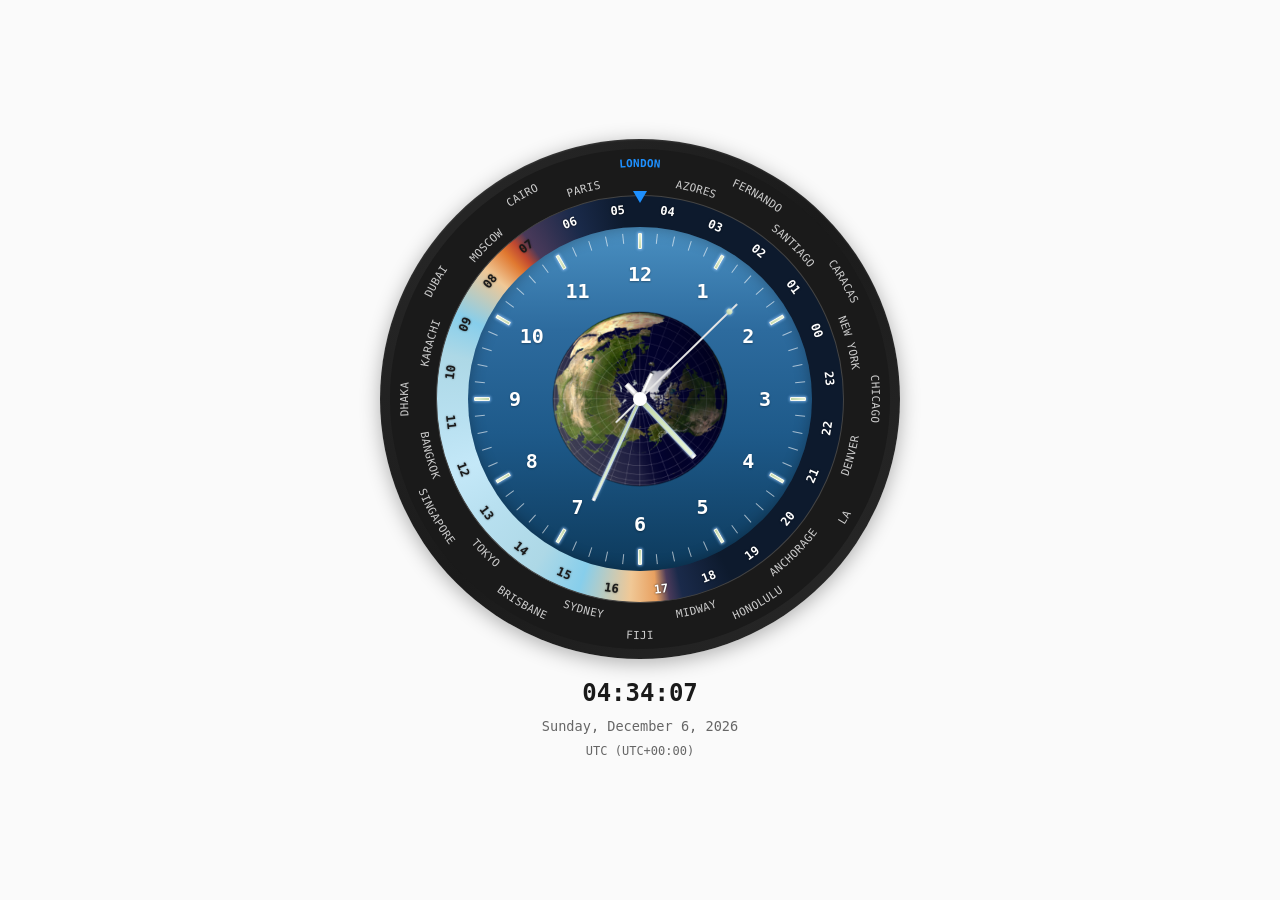
==== index.html @ d0ad2c3e "Open source release: MIT license, index.html for GitHub Pages root - Add LICENSE (MIT, (c) 2026 Ray " ====
<!DOCTYPE html>
<html lang="en">
<head>
  <meta charset="utf-8">
  <meta name="viewport" content="width=device-width, initial-scale=1">
  <title>World Timer</title>

  <style>
    :root {
      --accent: #1E90FF;
      --accent-hover: #0066CC;
      --bg: #fafafa;
      --text: #1a1a1a;
      --text-muted: #666;
      --border: #ddd;
      --card-bg: #fff;
      --radius: 6px;
      --font-mono: 'SF Mono', 'Monaco', 'Menlo', 'Ubuntu Mono', 'Consolas', monospace;
    }

    * {
      box-sizing: border-box;
    }

    body {
      font-family: var(--font-mono);
      margin: 0;
      padding: 0;
      background: var(--bg);
      color: var(--text);
      line-height: 1.6;
      display: flex;
      justify-content: center;
      align-items: center;
      min-height: 100vh;
    }

    a {
      color: var(--accent);
      text-decoration: none;
      transition: color 0.15s;
    }

    a:hover {
      color: var(--accent-hover);
    }

    /* World Timer Clock */
    .world-timer {
      display: flex;
      flex-direction: column;
      align-items: center;
    }

    .clock-container {
      position: relative;
      width: 520px;
      height: 520px;
    }

    .clock-bezel {
      position: absolute;
      width: 100%;
      height: 100%;
      border-radius: 50%;
      background: linear-gradient(135deg, #2a2a2a 0%, #1a1a1a 50%, #2a2a2a 100%);
      box-shadow: 0 4px 20px rgba(0,0,0,0.3), inset 0 1px 2px rgba(255,255,255,0.1);
    }

    /* City ring */
    .clock-cities {
      position: absolute;
      top: 10px;
      left: 10px;
      right: 10px;
      bottom: 10px;
      border-radius: 50%;
      background: #1a1a1a;
      overflow: visible;
      z-index: 2;
    }

    .city-label {
      position: absolute;
      font-size: 7px;
      color: #ccc;
      text-transform: uppercase;
      letter-spacing: 0.3px;
      white-space: nowrap;
      transform-origin: center center;
      text-shadow: 0 0 3px rgba(0,0,0,0.8), 0 0 6px rgba(0,0,0,0.6);
      z-index: 50;
      pointer-events: none;
    }

    .city-label.inner-city {
      font-size: 6.5px;
      color: #bbb;
    }

    .city-label.local {
      color: var(--accent);
      font-weight: 600;
    }

    /* 24-hour rotating ring */
    .hour-ring {
      position: absolute;
      top: 56px;
      left: 56px;
      right: 56px;
      bottom: 56px;
      border-radius: 50%;
      /* Day/night gradient - dynamically set by JS based on location */
      background: #1a1a1a;
      border: 1px solid #444;
      z-index: 4;
      overflow: visible;
    }

    .hour-marker {
      position: absolute;
      font-size: 12px;
      font-weight: 700;
      text-shadow: 0 0 2px rgba(0,0,0,0.5);
      white-space: nowrap;
      transform-origin: center center;
      z-index: 5;
    }

    .hour-marker.day {
      color: #1a1a1a;
    }

    .hour-marker.night {
      color: #fff;
    }

    .hour-marker.dawn, .hour-marker.dusk {
      color: #fff;
      text-shadow: 0 0 2px rgba(0,0,0,0.8);
    }

    /* Clock face */
    .clock-face {
      position: absolute;
      top: 88px;
      left: 88px;
      right: 88px;
      bottom: 88px;
      border-radius: 50%;
      background: linear-gradient(180deg, #4a90c2 0%, #2d6b9e 30%, #1e5a8a 60%, #0d3a5c 100%);
      box-shadow: inset 0 0 15px rgba(0,0,0,0.3);
      z-index: 10;
    }

    .clock-face::before {
      content: '';
      position: absolute;
      top: 50%;
      left: 50%;
      width: 14px;
      height: 14px;
      background: #fff;
      border-radius: 50%;
      transform: translate(-50%, -50%);
      z-index: 100;
      box-shadow: 0 0 3px rgba(0,0,0,0.3);
    }

    /* Polar Earth view */
    .polar-earth {
      position: absolute;
      top: 50%;
      left: 50%;
      width: 180px;
      height: 180px;
      transform: translate(-50%, -50%);
      border-radius: 50%;
      overflow: hidden;
      z-index: 5;
    }

    .polar-earth canvas {
      width: 100%;
      height: 100%;
    }

    .clock-tick {
      position: absolute;
      top: 6px;
      left: 50%;
      width: 1px;
      height: 10px;
      background: rgba(255,255,255,0.6);
      transform-origin: 50% 166px;
    }

    .clock-tick.major {
      width: 4px;
      height: 16px;
      background: linear-gradient(180deg, #e8f4d8 0%, #c5d8a8 100%);
      border: 1px solid rgba(255,255,255,0.8);
      border-radius: 1px;
      box-shadow: 0 0 calc(var(--lume-glow, 0) * 4px) calc(var(--lume-glow, 0) * 2px) rgba(150, 200, 255, var(--lume-glow, 0));
      transition: box-shadow 0.5s ease;
    }

    .clock-hour-num {
      position: absolute;
      font-size: 20px;
      font-weight: 600;
      color: #fff;
      transform: translate(-50%, -50%);
      text-shadow: 0 1px 2px rgba(0,0,0,0.3);
    }

    .clock-hand {
      position: absolute;
      left: 50%;
      transform-origin: 50% 80%;
      transform: translateX(-50%) rotate(0deg);
    }

    .clock-hand-hour {
      width: 6px;
      height: 100px;
      bottom: calc(50% - 20px);
      background: linear-gradient(90deg, #c0c0c0 0%, #ffffff 35%, #ffffff 65%, #a0a0a0 100%);
      z-index: 50;
      border-radius: 1px;
      filter: blur(0);
      transition: filter 0.3s ease;
    }

    /* Luminous center fill */
    .clock-hand-hour::after {
      content: '';
      position: absolute;
      top: 4px;
      left: 1px;
      right: 1px;
      bottom: 22px;
      background: linear-gradient(180deg, #e8f4d8 0%, #d4e8c0 50%, #c5d8a8 100%);
      border-radius: 1px;
      box-shadow: 0 0 calc(var(--lume-glow, 0) * 4px) calc(var(--lume-glow, 0) * 2px) rgba(150, 200, 255, var(--lume-glow, 0));
      transition: box-shadow 0.5s ease;
    }

    .clock-hand-minute {
      width: 4px;
      height: 140px;
      bottom: calc(50% - 28px);
      background: linear-gradient(90deg, #c0c0c0 0%, #ffffff 35%, #ffffff 65%, #a0a0a0 100%);
      z-index: 51;
      border-radius: 1px;
      filter: blur(0);
      transition: filter 0.3s ease;
    }

    /* Luminous center fill */
    .clock-hand-minute::after {
      content: '';
      position: absolute;
      top: 4px;
      left: 1px;
      right: 1px;
      bottom: 30px;
      background: linear-gradient(180deg, #e8f4d8 0%, #d4e8c0 50%, #c5d8a8 100%);
      border-radius: 1px;
      box-shadow: 0 0 calc(var(--lume-glow, 0) * 4px) calc(var(--lume-glow, 0) * 2px) rgba(150, 200, 255, var(--lume-glow, 0));
      transition: box-shadow 0.5s ease;
    }

    .clock-hand-second {
      width: 2px;
      height: 170px;
      bottom: calc(50% - 34px);
      background: transparent;
      z-index: 52;
      filter: blur(0);
      transition: filter 0.3s ease;
    }

    .clock-hand-second.animating {
      filter: blur(2px);
    }

    .clock-hand-minute.animating {
      filter: blur(0.5px);
    }

    /* Polished steel second hand */
    .clock-hand-second::before {
      content: '';
      position: absolute;
      top: 0;
      left: 0;
      right: 0;
      bottom: 0;
      background: linear-gradient(90deg, #d0d0d0 0%, #ffffff 50%, #c0c0c0 100%);
      border-radius: 1px;
    }

    /* Lume pip near tip */
    .clock-hand-second::after {
      content: '';
      position: absolute;
      top: 8px;
      left: 50%;
      transform: translateX(-50%);
      width: 6px;
      height: 6px;
      background: linear-gradient(180deg, #e8f4d8 0%, #c5d8a8 100%);
      border-radius: 50%;
      box-shadow: 0 0 calc(var(--lume-glow, 0) * 4px) calc(var(--lume-glow, 0) * 2px) rgba(150, 200, 255, var(--lume-glow, 0));
      transition: box-shadow 0.5s ease;
    }

    /* Local time indicator triangle */
    .local-indicator {
      position: absolute;
      top: 52px;
      left: 50%;
      transform: translateX(-50%);
      width: 0;
      height: 0;
      border-left: 7px solid transparent;
      border-right: 7px solid transparent;
      border-top: 12px solid var(--accent);
      z-index: 200;
    }

    .digital-time {
      margin-top: 15px;
      font-size: 1.5rem;
      font-weight: 600;
      color: var(--text);
      font-variant-numeric: tabular-nums;
    }

    .digital-date {
      font-size: 0.85rem;
      color: var(--text-muted);
      margin-top: 4px;
    }

    .timezone-info {
      font-size: 0.75rem;
      color: var(--text-muted);
      margin-top: 4px;
    }

    /* City tooltip */
    .city-tooltip {
      position: absolute;
      background: rgba(26, 26, 26, 0.95);
      border: 1px solid #444;
      border-radius: 6px;
      padding: 10px 14px;
      color: #fff;
      font-size: 11px;
      pointer-events: none;
      opacity: 0;
      transform: translate(-50%, 8px);
      transition: opacity 0.15s, transform 0.15s;
      z-index: 1000;
      min-width: 120px;
      max-width: 200px;
      box-shadow: 0 4px 12px rgba(0,0,0,0.3);
    }

    .city-tooltip.visible {
      opacity: 1;
      transform: translate(-50%, 0);
    }

    .city-tooltip-header {
      font-weight: 600;
      color: var(--accent);
      margin-bottom: 6px;
      padding-bottom: 6px;
      border-bottom: 1px solid #444;
    }

    .city-tooltip-time {
      font-size: 14px;
      font-weight: 600;
      margin-bottom: 4px;
    }

    .city-tooltip-offset {
      color: #999;
      margin-bottom: 8px;
    }

    .city-tooltip-others {
      color: #bbb;
      line-height: 1.5;
    }

    .city-tooltip-others span {
      display: inline-block;
      margin-right: 6px;
    }

    /* City label hover effect */
    .clock-cities text {
      transition: fill 0.15s, filter 0.15s;
    }

    .clock-cities text:hover {
      fill: #fff !important;
      filter: drop-shadow(0 0 3px rgba(30, 144, 255, 0.6));
    }
  </style>
</head>

<body>
  <!-- World Timer Clock -->
  <div class="world-timer">
    <div class="clock-container" id="clockContainer">
      <div class="clock-bezel"></div>
      <div class="clock-cities" id="clockCities">
        <!-- Cities generated by JS -->
      </div>
      <div class="hour-ring" id="hourRing">
        <!-- 24-hour markers generated by JS -->
      </div>
      <div class="local-indicator"></div>
      <div class="clock-face" id="clockFace">
        <!-- Polar Earth view -->
        <div class="polar-earth">
          <canvas id="polarEarthCanvas" width="240" height="240"></canvas>
        </div>
        <!-- Ticks and hands generated by JS -->
      </div>
      <div class="city-tooltip" id="cityTooltip"></div>
    </div>
    <div class="digital-time" id="digitalTime">00:00:00</div>
    <div class="digital-date" id="digitalDate"></div>
    <div class="timezone-info" id="timezoneInfo"></div>
  </div>

  <script>
// World Timer Clock
(function() {
  // Check if required elements exist
  const clockFace = document.getElementById('clockFace');
  if (!clockFace) return; // Exit if not on a page with the world timer

  const clockCities = document.getElementById('clockCities');
  const hourRing = document.getElementById('hourRing');
  const digitalTime = document.getElementById('digitalTime');
  const digitalDate = document.getElementById('digitalDate');
  const timezoneInfo = document.getElementById('timezoneInfo');

  // Home timezone state (null = use local)
  let homeTimezone = null;
  let homeCityName = null;

  // Get the browser's local timezone
  function getLocalTimezone() {
    return Intl.DateTimeFormat().resolvedOptions().timeZone;
  }

  // Get current UTC offset for a timezone in hours
  function getTimezoneOffset(tz) {
    try {
      const now = new Date();
      const tzTime = new Date(now.toLocaleString('en-US', { timeZone: tz }));
      const utcTime = new Date(now.toLocaleString('en-US', { timeZone: 'UTC' }));
      return (tzTime - utcTime) / (1000 * 60 * 60);
    } catch (e) {
      return 0;
    }
  }

  // Get home timezone offset in hours
  function getHomeOffset() {
    if (homeTimezone) {
      return getTimezoneOffset(homeTimezone);
    }
    return -new Date().getTimezoneOffset() / 60;
  }

  // Get the effective home timezone
  function getHomeTimezone() {
    return homeTimezone || getLocalTimezone();
  }

  // Animation state for city ring transitions
  let isAnimatingCities = false;
  let polarEarthAnimationOffset = 0; // Degrees, decays to 0 during animation

  // Set home timezone with animated transition
  function setHomeTimezone(tz, cityName) {
    if (isAnimatingCities) return; // Ignore clicks during animation

    const oldOffset = getHomeOffset();
    homeTimezone = tz;
    homeCityName = cityName;
    const newOffset = getHomeOffset();

    // Calculate rotation needed (15° per hour of offset difference)
    const rotationDelta = (newOffset - oldOffset) * 15;

    if (Math.abs(rotationDelta) < 0.1) {
      // No significant change, just rebuild
      positionCities();
      return;
    }

    // Animate the city ring rotation
    animateCityRing(rotationDelta);
  }

  // Reset to local timezone with animated transition
  function resetToLocalTimezone() {
    if (isAnimatingCities) return;

    const oldOffset = getHomeOffset();
    homeTimezone = null;
    homeCityName = null;
    const newOffset = getHomeOffset();

    const rotationDelta = (newOffset - oldOffset) * 15;

    if (Math.abs(rotationDelta) < 0.1) {
      positionCities();
      return;
    }

    animateCityRing(rotationDelta);
  }

  // Animate the city ring rotation
  function animateCityRing(rotationDelta) {
    isAnimatingCities = true;

    const svg = clockCities.querySelector('svg');
    if (!svg) {
      positionCities();
      isAnimatingCities = false;
      return;
    }

    // Get the center of the container for rotation
    const containerRect = clockCities.getBoundingClientRect();
    const centerX = containerRect.width / 2;
    const centerY = containerRect.height / 2;

    // Set up the transition for city labels
    svg.style.transition = 'transform 1.5s cubic-bezier(0.4, 0, 0.2, 1)';
    svg.style.transformOrigin = `${centerX}px ${centerY}px`;
    svg.style.transform = `rotate(${rotationDelta}deg)`;

    // Also animate the 24-hour ring - just set transition, updateClock will set new value
    hourRing.style.transition = 'transform 1.5s cubic-bezier(0.4, 0, 0.2, 1)';

    // Animate the polar earth by using an offset that decays over time
    // The offset starts at -rotationDelta so the map appears to stay in place initially
    polarEarthAnimationOffset = -rotationDelta;

    // After animation completes, rebuild the positions
    const onTransitionEnd = () => {
      svg.removeEventListener('transitionend', onTransitionEnd);
      svg.style.transition = '';
      svg.style.transform = '';

      hourRing.style.transition = '';
      polarEarthAnimationOffset = 0;

      positionCities();
      isAnimatingCities = false;
    };

    svg.addEventListener('transitionend', onTransitionEnd);

    // Fallback in case transitionend doesn't fire
    setTimeout(() => {
      if (isAnimatingCities) {
        onTransitionEnd();
      }
    }, 1600);
  }

  // Check if a city is currently in daylight (roughly 6am to 6pm local time)
  function isCityInDaylight(tz) {
    try {
      const now = new Date();
      const cityTime = new Date(now.toLocaleString('en-US', { timeZone: tz }));
      const hour = cityTime.getHours();
      return hour >= 6 && hour < 18;
    } catch (e) {
      return false;
    }
  }

  // Large pool of cities covering all offsets, with priority order
  const cityPool = [
    // UTC-11
    { name: 'Midway', tz: 'Pacific/Midway' },
    { name: 'Pago Pago', tz: 'Pacific/Pago_Pago' },
    // UTC-10
    { name: 'Honolulu', tz: 'Pacific/Honolulu' },
    { name: 'Tahiti', tz: 'Pacific/Tahiti' },
    // UTC-9
    { name: 'Anchorage', tz: 'America/Anchorage' },
    { name: 'Gambier', tz: 'Pacific/Gambier' },
    // UTC-8
    { name: 'LA', tz: 'America/Los_Angeles' },
    { name: 'San Francisco', tz: 'America/Los_Angeles' },
    { name: 'Vancouver', tz: 'America/Vancouver' },
    { name: 'Tijuana', tz: 'America/Tijuana' },
    // UTC-7
    { name: 'Denver', tz: 'America/Denver' },
    { name: 'Phoenix', tz: 'America/Phoenix' },
    { name: 'Calgary', tz: 'America/Edmonton' },
    // UTC-6
    { name: 'Chicago', tz: 'America/Chicago' },
    { name: 'Houston', tz: 'America/Chicago' },
    { name: 'Mexico City', tz: 'America/Mexico_City' },
    { name: 'Guatemala', tz: 'America/Guatemala' },
    // UTC-5
    { name: 'New York', tz: 'America/New_York' },
    { name: 'Miami', tz: 'America/New_York' },
    { name: 'Toronto', tz: 'America/Toronto' },
    { name: 'Bogota', tz: 'America/Bogota' },
    { name: 'Lima', tz: 'America/Lima' },
    // UTC-4
    { name: 'Santiago', tz: 'America/Santiago' },
    { name: 'Caracas', tz: 'America/Caracas' },
    { name: 'La Paz', tz: 'America/La_Paz' },
    // UTC-3
    { name: 'São Paulo', tz: 'America/Sao_Paulo' },
    { name: 'Buenos Aires', tz: 'America/Argentina/Buenos_Aires' },
    { name: 'Rio', tz: 'America/Sao_Paulo' },
    // UTC-2
    { name: 'Fernando', tz: 'America/Noronha' },
    { name: 'S. Georgia', tz: 'Atlantic/South_Georgia' },
    // UTC-1
    { name: 'Azores', tz: 'Atlantic/Azores' },
    { name: 'Cape Verde', tz: 'Atlantic/Cape_Verde' },
    // UTC+0
    { name: 'London', tz: 'Europe/London' },
    { name: 'Dublin', tz: 'Europe/Dublin' },
    { name: 'Lisbon', tz: 'Europe/Lisbon' },
    { name: 'Reykjavik', tz: 'Atlantic/Reykjavik' },
    { name: 'Accra', tz: 'Africa/Accra' },
    // UTC+1
    { name: 'Paris', tz: 'Europe/Paris' },
    { name: 'Berlin', tz: 'Europe/Berlin' },
    { name: 'Madrid', tz: 'Europe/Madrid' },
    { name: 'Rome', tz: 'Europe/Rome' },
    { name: 'Lagos', tz: 'Africa/Lagos' },
    // UTC+2
    { name: 'Cairo', tz: 'Africa/Cairo' },
    { name: 'Athens', tz: 'Europe/Athens' },
    { name: 'Johannesburg', tz: 'Africa/Johannesburg' },
    { name: 'Helsinki', tz: 'Europe/Helsinki' },
    // UTC+3
    { name: 'Moscow', tz: 'Europe/Moscow' },
    { name: 'Istanbul', tz: 'Europe/Istanbul' },
    { name: 'Nairobi', tz: 'Africa/Nairobi' },
    // UTC+4
    { name: 'Dubai', tz: 'Asia/Dubai' },
    { name: 'Abu Dhabi', tz: 'Asia/Dubai' },
    { name: 'Baku', tz: 'Asia/Baku' },
    // UTC+5
    { name: 'Karachi', tz: 'Asia/Karachi' },
    { name: 'Tashkent', tz: 'Asia/Tashkent' },
    // UTC+6
    { name: 'Dhaka', tz: 'Asia/Dhaka' },
    { name: 'Almaty', tz: 'Asia/Almaty' },
    // UTC+7
    { name: 'Bangkok', tz: 'Asia/Bangkok' },
    { name: 'Jakarta', tz: 'Asia/Jakarta' },
    { name: 'Hanoi', tz: 'Asia/Ho_Chi_Minh' },
    // UTC+8
    { name: 'Singapore', tz: 'Asia/Singapore' },
    { name: 'Hong Kong', tz: 'Asia/Hong_Kong' },
    { name: 'Shanghai', tz: 'Asia/Shanghai' },
    { name: 'Perth', tz: 'Australia/Perth' },
    // UTC+9
    { name: 'Tokyo', tz: 'Asia/Tokyo' },
    { name: 'Seoul', tz: 'Asia/Seoul' },
    { name: 'Osaka', tz: 'Asia/Tokyo' },
    // UTC+10
    { name: 'Sydney', tz: 'Australia/Sydney' },
    { name: 'Melbourne', tz: 'Australia/Melbourne' },
    { name: 'Brisbane', tz: 'Australia/Brisbane' },
    { name: 'Guam', tz: 'Pacific/Guam' },
    // UTC+11
    { name: 'Noumea', tz: 'Pacific/Noumea' },
    { name: 'Solomon Is', tz: 'Pacific/Guadalcanal' },
    // UTC+12
    { name: 'Auckland', tz: 'Pacific/Auckland' },
    { name: 'Fiji', tz: 'Pacific/Fiji' },
    // UTC+13
    { name: 'Samoa', tz: 'Pacific/Apia' },
    { name: 'Tongatapu', tz: 'Pacific/Tongatapu' },
    // UTC+14
    { name: 'Kiritimati', tz: 'Pacific/Kiritimati' },
  ];

  // Build city list - select exactly one city per current offset
  let offsetToCities = new Map();

  function buildCityList() {
    const offsetToCity = new Map();
    offsetToCities = new Map();

    cityPool.forEach(city => {
      const rawOffset = getTimezoneOffset(city.tz);
      let offset = Math.round(rawOffset);
      if (offset > 12) offset -= 24;
      if (offset < -11) offset += 24;

      if (!offsetToCities.has(offset)) {
        offsetToCities.set(offset, []);
      }
      offsetToCities.get(offset).push(city);

      if (!offsetToCity.has(offset)) {
        offsetToCity.set(offset, {
          ...city,
          normalizedOffset: offset,
          isDaylight: isCityInDaylight(city.tz)
        });
      }
    });

    return Array.from(offsetToCity.entries())
      .sort((a, b) => a[0] - b[0])
      .map(entry => entry[1]);
  }

  let allCities = buildCityList();

  // Solar calculations for sunrise/sunset
  function calculateSunTimes(lat, lon, date) {
    const rad = Math.PI / 180;
    const dayOfYear = Math.floor((date - new Date(date.getFullYear(), 0, 0)) / 86400000);
    const gamma = (2 * Math.PI / 365) * (dayOfYear - 1 + (12 - 12) / 24);
    const eqTime = 229.18 * (0.000075 + 0.001868 * Math.cos(gamma) - 0.032077 * Math.sin(gamma)
      - 0.014615 * Math.cos(2 * gamma) - 0.040849 * Math.sin(2 * gamma));
    const decl = 0.006918 - 0.399912 * Math.cos(gamma) + 0.070257 * Math.sin(gamma)
      - 0.006758 * Math.cos(2 * gamma) + 0.000907 * Math.sin(2 * gamma)
      - 0.002697 * Math.cos(3 * gamma) + 0.00148 * Math.sin(3 * gamma);

    const latRad = lat * rad;
    const zenith = 90.833 * rad;
    let cosHA = (Math.cos(zenith) / (Math.cos(latRad) * Math.cos(decl))) - Math.tan(latRad) * Math.tan(decl);
    cosHA = Math.max(-1, Math.min(1, cosHA));
    const ha = Math.acos(cosHA) / rad;

    const sunrise = 720 - 4 * (lon + ha) - eqTime;
    const sunset = 720 - 4 * (lon - ha) - eqTime;
    const tzOffset = -date.getTimezoneOffset();
    const sunriseLocal = ((sunrise + tzOffset) / 60 + 24) % 24;
    const sunsetLocal = ((sunset + tzOffset) / 60 + 24) % 24;

    const zenithCivil = 96 * rad;
    let cosHACivil = (Math.cos(zenithCivil) / (Math.cos(latRad) * Math.cos(decl))) - Math.tan(latRad) * Math.tan(decl);
    cosHACivil = Math.max(-1, Math.min(1, cosHACivil));
    const haCivil = Math.acos(cosHACivil) / rad;

    const dawnCivil = 720 - 4 * (lon + haCivil) - eqTime;
    const duskCivil = 720 - 4 * (lon - haCivil) - eqTime;
    const dawnLocal = ((dawnCivil + tzOffset) / 60 + 24) % 24;
    const duskLocal = ((duskCivil + tzOffset) / 60 + 24) % 24;

    return { sunrise: sunriseLocal, sunset: sunsetLocal, dawn: dawnLocal, dusk: duskLocal };
  }

  function generateDayNightGradient(sunTimes) {
    const { sunrise, sunset, dawn, dusk } = sunTimes;
    const toDeg = h => h * 15;

    const dawnDeg = toDeg(dawn);
    const sunriseDeg = toDeg(sunrise);
    const noonDeg = 180;
    const sunsetDeg = toDeg(sunset);
    const duskDeg = toDeg(dusk);

    const stops = [
      { deg: 0, color: '#0d1a2d' },
      { deg: dawnDeg - 15, color: '#0d1a2d' },
      { deg: dawnDeg, color: '#1a2a4a' },
      { deg: (dawnDeg + sunriseDeg) / 2, color: '#4a3a5a' },
      { deg: sunriseDeg, color: '#e8a060' },
      { deg: sunriseDeg + 7.5, color: '#f0c896' },
      { deg: sunriseDeg + 22.5, color: '#87ceeb' },
      { deg: (sunriseDeg + noonDeg) / 2, color: '#add8e6' },
      { deg: noonDeg - 15, color: '#b8e0f0' },
      { deg: noonDeg, color: '#c4e8f8' },
      { deg: noonDeg + 15, color: '#b8e0f0' },
      { deg: (noonDeg + sunsetDeg) / 2, color: '#add8e6' },
      { deg: sunsetDeg - 22.5, color: '#87ceeb' },
      { deg: sunsetDeg - 7.5, color: '#f0c896' },
      { deg: sunsetDeg, color: '#e07830' },
      { deg: (sunsetDeg + duskDeg) / 2, color: '#c04830' },
      { deg: duskDeg, color: '#4a3a5a' },
      { deg: duskDeg + 15, color: '#1a2a4a' },
      { deg: duskDeg + 30, color: '#0d1a2d' },
      { deg: 360, color: '#0d1a2d' }
    ];

    stops.sort((a, b) => a.deg - b.deg);
    const filteredStops = [];
    for (let i = 0; i < stops.length; i++) {
      if (i === 0 || stops[i].deg - filteredStops[filteredStops.length - 1].deg >= 1) {
        filteredStops.push(stops[i]);
      }
    }

    const gradientStops = filteredStops.map(s => `${s.color} ${s.deg}deg`).join(', ');
    return `conic-gradient(from 0deg, ${gradientStops})`;
  }

  let currentSunTimes = { sunrise: 6, sunset: 18, dawn: 5.5, dusk: 18.5 };

  function updateDayNightGradient() {
    const gradient = generateDayNightGradient(currentSunTimes);
    hourRing.style.background = gradient;
  }

  function initSunTimes() {
    if (navigator.geolocation) {
      navigator.geolocation.getCurrentPosition(
        (position) => {
          const { latitude, longitude } = position.coords;
          currentSunTimes = calculateSunTimes(latitude, longitude, new Date());
          updateDayNightGradient();
        },
        (error) => {
          estimateSunTimesFromTimezone();
        },
        { timeout: 5000, maximumAge: 3600000 }
      );
    } else {
      estimateSunTimesFromTimezone();
    }
  }

  function estimateSunTimesFromTimezone() {
    const defaultLat = 40;
    const tzOffset = -new Date().getTimezoneOffset() / 60;
    const defaultLon = tzOffset * 15;
    currentSunTimes = calculateSunTimes(defaultLat, defaultLon, new Date());
    updateDayNightGradient();
  }

  function getCityLabelRotation(positionAngleDeg) {
    let rotation = positionAngleDeg + 90;
    while (rotation > 180) rotation -= 360;
    while (rotation < -180) rotation += 360;
    if (positionAngleDeg > 0 && positionAngleDeg < 180) {
      rotation += 180;
    }
    if (positionAngleDeg < -180 || positionAngleDeg > 180) {
      const normalized = ((positionAngleDeg % 360) + 360) % 360;
      if (normalized > 0 && normalized < 180) {
        rotation += 180;
      }
    }
    return rotation;
  }

  function positionCities() {
    const homeOffset = getHomeOffset();
    clockCities.innerHTML = '';

    const containerRect = clockCities.getBoundingClientRect();
    const containerSize = containerRect.width;
    const center = containerSize / 2;
    const outerRadius = containerSize / 2 - 14;
    const innerRadius = containerSize / 2 - 32;
    const fontSize = 11;
    const ns = 'http://www.w3.org/2000/svg';

    const svg = document.createElementNS(ns, 'svg');
    svg.setAttribute('width', containerSize);
    svg.setAttribute('height', containerSize);
    svg.style.position = 'absolute';
    svg.style.top = '0';
    svg.style.left = '0';
    svg.style.overflow = 'visible';

    const defs = document.createElementNS(ns, 'defs');
    svg.appendChild(defs);

    const cityPositions = allCities.map((city, originalIdx) => {
      let offset = city.normalizedOffset !== undefined
        ? city.normalizedOffset
        : Math.round(getTimezoneOffset(city.tz));
      if (offset > 12) offset -= 24;
      if (offset < -11) offset += 24;

      const relativeOffset = offset - homeOffset;
      const angleDeg = -relativeOffset * 15 - 90;
      const normAngle = ((angleDeg % 360) + 360) % 360;
      return { city, offset, angleDeg, normAngle, originalIdx };
    }).sort((a, b) => a.normAngle - b.normAngle);

    cityPositions.forEach((pos, sortedIdx) => {
      const { city, offset, angleDeg, originalIdx } = pos;
      const isHome = Math.abs(offset - homeOffset) < 0.5;

      let normAngle = ((angleDeg % 360) + 360) % 360;
      const isBottomHalf = normAngle > 0 && normAngle < 180;
      const radius = sortedIdx % 2 === 0 ? outerRadius : innerRadius;

      const pathId = `cityPath${originalIdx}`;
      const arcSpan = 18;
      const startAngle = angleDeg - arcSpan;
      const endAngle = angleDeg + arcSpan;

      let arcPath;
      if (isBottomHalf) {
        const startRad = (endAngle) * Math.PI / 180;
        const endRad = (startAngle) * Math.PI / 180;
        const x1 = center + radius * Math.cos(startRad);
        const y1 = center + radius * Math.sin(startRad);
        const x2 = center + radius * Math.cos(endRad);
        const y2 = center + radius * Math.sin(endRad);
        arcPath = `M ${x1} ${y1} A ${radius} ${radius} 0 0 0 ${x2} ${y2}`;
      } else {
        const startRad = (startAngle) * Math.PI / 180;
        const endRad = (endAngle) * Math.PI / 180;
        const x1 = center + radius * Math.cos(startRad);
        const y1 = center + radius * Math.sin(startRad);
        const x2 = center + radius * Math.cos(endRad);
        const y2 = center + radius * Math.sin(endRad);
        arcPath = `M ${x1} ${y1} A ${radius} ${radius} 0 0 1 ${x2} ${y2}`;
      }

      const path = document.createElementNS(ns, 'path');
      path.setAttribute('id', pathId);
      path.setAttribute('d', arcPath);
      path.setAttribute('fill', 'none');
      defs.appendChild(path);

      const text = document.createElementNS(ns, 'text');
      text.setAttribute('font-size', fontSize);
      text.setAttribute('fill', isHome ? '#1E90FF' : '#ccc');
      text.setAttribute('font-family', 'inherit');
      text.setAttribute('text-anchor', 'middle');
      text.setAttribute('dominant-baseline', 'central');
      text.setAttribute('font-weight', isHome ? '600' : 'normal');
      text.style.textTransform = 'uppercase';
      text.style.letterSpacing = '0.3px';
      text.style.cursor = 'pointer';
      text.style.pointerEvents = 'auto';

      text.dataset.tz = city.tz;
      text.dataset.offset = offset;
      text.dataset.cityName = city.name;

      const textPath = document.createElementNS(ns, 'textPath');
      textPath.setAttributeNS('http://www.w3.org/1999/xlink', 'href', '#' + pathId);
      textPath.setAttribute('startOffset', '50%');
      textPath.textContent = city.name;

      text.appendChild(textPath);
      svg.appendChild(text);

      text.addEventListener('mouseenter', (e) => showCityTooltip(e, city, offset));
      text.addEventListener('mouseleave', hideCityTooltip);

      text.addEventListener('click', (e) => {
        e.stopPropagation();
        hideCityTooltip();
        setHomeTimezone(city.tz, city.name);
      });
    });

    clockCities.appendChild(svg);
  }

  const tooltip = document.getElementById('cityTooltip');

  function showCityTooltip(event, city, offset) {
    const allCitiesAtOffset = offsetToCities.get(offset) || [];
    const otherCities = allCitiesAtOffset.filter(c => c.name !== city.name);

    const now = new Date();
    const timeStr = now.toLocaleTimeString('en-US', {
      timeZone: city.tz,
      hour: '2-digit',
      minute: '2-digit',
      hour12: false
    });
    const dateStr = now.toLocaleDateString('en-US', {
      timeZone: city.tz,
      weekday: 'short',
      month: 'short',
      day: 'numeric'
    });

    const offsetStr = offset >= 0 ? `UTC+${offset}` : `UTC${offset}`;

    let html = `
      <div class="city-tooltip-header">${city.name}</div>
      <div class="city-tooltip-time">${timeStr}</div>
      <div class="city-tooltip-offset">${dateStr} · ${offsetStr}</div>
    `;

    if (otherCities.length > 0) {
      const otherNames = otherCities.map(c => `<span>${c.name}</span>`).join('');
      html += `<div class="city-tooltip-others">Also: ${otherNames}</div>`;
    }

    tooltip.innerHTML = html;

    const containerRect = document.getElementById('clockContainer').getBoundingClientRect();
    const x = event.clientX - containerRect.left;
    const y = event.clientY - containerRect.top + 20;

    tooltip.style.left = x + 'px';
    tooltip.style.top = y + 'px';
    tooltip.classList.add('visible');
  }

  function hideCityTooltip() {
    tooltip.classList.remove('visible');
  }

  function generateHourRing() {
    hourRing.innerHTML = '';

    const ringRect = hourRing.getBoundingClientRect();
    const ringCenter = ringRect.width / 2;
    const ringRadius = ringCenter - 14;

    for (let h = 0; h < 24; h++) {
      // Position angle (counter-clockwise from top)
      const angleDeg = -h * 15 - 90;
      const angleRad = angleDeg * Math.PI / 180;

      const marker = document.createElement('div');
      marker.className = 'hour-marker';
      marker.dataset.hour = h; // Store hour for dynamic rotation updates

      if (h >= 7 && h < 17) {
        marker.classList.add('day');
      } else if (h >= 5 && h < 7 || h >= 17 && h < 20) {
        marker.classList.add('dusk');
      } else {
        marker.classList.add('night');
      }

      marker.textContent = h.toString().padStart(2, '0');

      const x = ringCenter + ringRadius * Math.cos(angleRad);
      const y = ringCenter + ringRadius * Math.sin(angleRad);

      marker.style.left = x + 'px';
      marker.style.top = y + 'px';
      // Initial rotation will be set by updateHourMarkerRotations
      hourRing.appendChild(marker);
    }
  }

  // Update hour marker rotations based on current ring rotation
  function updateHourMarkerRotations(ringRotation) {
    const markers = hourRing.querySelectorAll('.hour-marker');
    markers.forEach(marker => {
      const h = parseInt(marker.dataset.hour);

      // Marker's tangent angle on ring (fixed)
      const markerAngleOnRing = -h * 15;

      // Marker's actual screen position after ring rotation
      const screenAngle = markerAngleOnRing + ringRotation;

      // Normalize to 0-360
      const normalizedScreenAngle = ((screenAngle % 360) + 360) % 360;

      // Base rotation keeps text tangent to the circle
      let textRotation = markerAngleOnRing;

      // If marker is in bottom half of screen (90° to 270°), flip 180°
      if (normalizedScreenAngle > 90 && normalizedScreenAngle < 270) {
        textRotation += 180;
      }

      marker.style.transform = `translate(-50%, -50%) rotate(${textRotation}deg)`;
    });
  }

  const faceCenter = 172;

  // Generate clock ticks
  for (let i = 0; i < 60; i++) {
    const tick = document.createElement('div');
    const isMajor = i % 5 === 0;
    tick.className = 'clock-tick' + (isMajor ? ' major' : '');
    tick.style.transform = `translateX(-50%) rotate(${i * 6}deg)`;
    clockFace.appendChild(tick);
  }

  // Generate hour numbers
  const hourNumRadius = 125;
  for (let i = 1; i <= 12; i++) {
    const angle = (i * 30 - 90) * Math.PI / 180;
    const num = document.createElement('div');
    num.className = 'clock-hour-num';
    num.textContent = i;
    num.style.left = (faceCenter + hourNumRadius * Math.cos(angle)) + 'px';
    num.style.top = (faceCenter + hourNumRadius * Math.sin(angle)) + 'px';
    clockFace.appendChild(num);
  }

  // Create hands
  const hourHand = document.createElement('div');
  hourHand.className = 'clock-hand clock-hand-hour';
  hourHand.id = 'hourHand';
  clockFace.appendChild(hourHand);

  const minuteHand = document.createElement('div');
  minuteHand.className = 'clock-hand clock-hand-minute';
  minuteHand.id = 'minuteHand';
  clockFace.appendChild(minuteHand);

  const secondHand = document.createElement('div');
  secondHand.className = 'clock-hand clock-hand-second';
  secondHand.id = 'secondHand';
  clockFace.appendChild(secondHand);

  // Time-lapse animation state
  let isAnimating = false;
  let animationStartTime = null;
  let animationStartOffset = 0;
  let secondHandStartAngle = 0;
  const ANIMATION_DURATION = 10000;

  // Click handler for time-lapse
  const clockContainer = document.getElementById('clockContainer');
  clockContainer.style.cursor = 'pointer';
  clockContainer.addEventListener('click', (e) => {
    if (e.target.closest('.city-tooltip')) return;

    if (isAnimating) {
      isAnimating = false;
      animationStartTime = null;
      document.getElementById('minuteHand').classList.remove('animating');
      document.getElementById('secondHand').classList.remove('animating');
    } else {
      isAnimating = true;
      animationStartTime = performance.now();
      const now = new Date();
      secondHandStartAngle = (now.getSeconds() + now.getMilliseconds() / 1000) * 6;
      const homeTz = getHomeTimezone();
      const homeTime = new Date(new Date().toLocaleString('en-US', { timeZone: homeTz }));
      animationStartOffset = homeTime.getHours() * 3600 + homeTime.getMinutes() * 60 + homeTime.getSeconds() + homeTime.getMilliseconds() / 1000;
      document.getElementById('minuteHand').classList.add('animating');
      document.getElementById('secondHand').classList.add('animating');
    }
  });

  // Double-click on clock face to reset to local timezone
  clockFace.addEventListener('dblclick', (e) => {
    e.stopPropagation();
    resetToLocalTimezone();
  });

  function getHomeTime(date) {
    const homeTz = getHomeTimezone();
    const timeStr = date.toLocaleString('en-US', {
      timeZone: homeTz,
      hour: '2-digit',
      minute: '2-digit',
      second: '2-digit',
      hour12: false,
      fractionalSecondDigits: 3
    });
    const parts = timeStr.split(':');
    const secParts = parts[2].split('.');
    return {
      hours: parseInt(parts[0]),
      minutes: parseInt(parts[1]),
      seconds: parseInt(secParts[0]),
      millis: parseInt(secParts[1] || 0)
    };
  }

  function updateClock() {
    const now = new Date();
    let hours, minutes, seconds, millis;
    let displayDate = now;
    const homeTz = getHomeTimezone();

    if (isAnimating && animationStartTime !== null) {
      const elapsed = performance.now() - animationStartTime;
      const progress = elapsed / ANIMATION_DURATION;

      if (progress >= 1) {
        isAnimating = false;
        animationStartTime = null;
        document.getElementById('minuteHand').classList.remove('animating');
        document.getElementById('secondHand').classList.remove('animating');
        const homeTime = getHomeTime(now);
        hours = homeTime.hours;
        minutes = homeTime.minutes;
        seconds = homeTime.seconds;
        millis = homeTime.millis;
      } else {
        const eased = progress < 0.5
          ? 4 * progress * progress * progress
          : 1 - Math.pow(-2 * progress + 2, 3) / 2;

        const additionalSeconds = eased * 24 * 3600;
        const totalSeconds = animationStartOffset + additionalSeconds;

        hours = Math.floor(totalSeconds / 3600) % 24;
        minutes = Math.floor((totalSeconds % 3600) / 60);
        seconds = Math.floor(totalSeconds % 60);
        millis = (totalSeconds % 1) * 1000;

        displayDate = new Date(now);
        displayDate.setHours(hours, minutes, seconds, millis);
      }
    } else {
      const homeTime = getHomeTime(now);
      hours = homeTime.hours;
      minutes = homeTime.minutes;
      seconds = homeTime.seconds;
      millis = homeTime.millis;
    }

    const secondAngle = (seconds + millis / 1000) * 6;
    const minuteAngle = (minutes * 6) + (seconds * 0.1);
    const hourAngle = ((hours % 12) * 30) + (minutes * 0.5);

    document.getElementById('hourHand').style.transform = `translateX(-50%) rotate(${hourAngle}deg)`;
    document.getElementById('minuteHand').style.transform = `translateX(-50%) rotate(${minuteAngle}deg)`;
    document.getElementById('secondHand').style.transform = `translateX(-50%) rotate(${secondAngle}deg)`;

    const hour24 = hours + minutes / 60 + seconds / 3600;
    const ringRotation = hour24 * 15;
    hourRing.style.transform = `rotate(${ringRotation}deg)`;

    // Update hour marker rotations to keep them readable as ring rotates
    updateHourMarkerRotations(ringRotation);

    const hourForGlow = hour24;
    const rawGlow = (Math.cos(hourForGlow * Math.PI / 12) + 1) / 2;
    const glowIntensity = Math.pow(rawGlow, 1.5);
    const finalGlow = hourForGlow >= 18 || hourForGlow <= 6 ? glowIntensity : glowIntensity * 0.3;
    clockFace.style.setProperty('--lume-glow', finalGlow.toFixed(3));

    const timeStr = String(hours).padStart(2, '0') + ':' +
                   String(minutes).padStart(2, '0') + ':' +
                   String(seconds).padStart(2, '0');
    digitalTime.textContent = timeStr;

    digitalDate.textContent = now.toLocaleDateString('en-US', {
      timeZone: homeTz,
      weekday: 'long',
      year: 'numeric',
      month: 'long',
      day: 'numeric'
    });

    const offset = getHomeOffset();
    const offsetHours = Math.floor(Math.abs(offset));
    const offsetMinutes = Math.round((Math.abs(offset) % 1) * 60);
    const offsetStr = (offset >= 0 ? '+' : '-') +
      String(offsetHours).padStart(2, '0') + ':' +
      String(offsetMinutes).padStart(2, '0');

    let tzDisplay = homeCityName || homeTz;
    if (homeTimezone && homeTimezone !== getLocalTimezone()) {
      tzDisplay += ' 📍';
    }
    timezoneInfo.textContent = `${tzDisplay} (UTC${offsetStr})` + (isAnimating ? ' ⏩' : '');

    drawPolarEarth(hours, minutes, seconds);

    requestAnimationFrame(updateClock);
  }

  // Polar Earth drawing
  const polarCanvas = document.getElementById('polarEarthCanvas');
  const polarCtx = polarCanvas.getContext('2d');
  const polarSize = 240;
  const polarCenter = polarSize / 2;
  const polarRadius = polarSize / 2 - 4;

  const polarEarthImg = new Image();
  polarEarthImg.src = '[data-uri]';

  let polarImageLoaded = false;
  polarEarthImg.onload = function() {
    polarImageLoaded = true;
  };

  function drawPolarEarth(hours, minutes, seconds) {
    const ctx = polarCtx;
    ctx.clearRect(0, 0, polarSize, polarSize);

    const homeOffset = getHomeOffset();
    const homeLongitude = homeOffset * 15;
    const imageDefaultLongitude = 180;

    // Apply animation offset and decay it smoothly
    let mapRotation = homeLongitude - imageDefaultLongitude + polarEarthAnimationOffset;
    if (Math.abs(polarEarthAnimationOffset) > 0.1) {
      // Decay factor for smooth easing (about 1.5s to reach near-zero at 60fps)
      polarEarthAnimationOffset *= 0.97;
    } else if (polarEarthAnimationOffset !== 0) {
      polarEarthAnimationOffset = 0;
    }

    const displayedHomeHours = hours + minutes / 60 + seconds / 3600;
    const displayedUtcHours = (displayedHomeHours - homeOffset + 24) % 24;
    const sunLongitude = (180 - displayedUtcHours * 15 + 360) % 360;
    const sunAngleFromHome = sunLongitude - homeLongitude;
    const shadingRotation = -sunAngleFromHome * Math.PI / 180;

    ctx.save();
    ctx.beginPath();
    ctx.arc(polarCenter, polarCenter, polarRadius, 0, Math.PI * 2);
    ctx.clip();

    if (polarImageLoaded) {
      ctx.save();
      ctx.translate(polarCenter, polarCenter);
      ctx.rotate(mapRotation * Math.PI / 180);
      ctx.drawImage(polarEarthImg, -polarRadius, -polarRadius, polarRadius * 2, polarRadius * 2);
      ctx.restore();
    } else {
      ctx.fillStyle = '#1a4d7a';
      ctx.fill();
    }

    ctx.restore();

    ctx.save();
    ctx.translate(polarCenter, polarCenter);
    ctx.rotate(shadingRotation);
    ctx.translate(-polarCenter, -polarCenter);

    const gradient = ctx.createLinearGradient(
      polarCenter, polarCenter - polarRadius,
      polarCenter, polarCenter + polarRadius
    );
    gradient.addColorStop(0, 'rgba(255, 255, 200, 0.25)');
    gradient.addColorStop(0.35, 'rgba(255, 255, 220, 0.1)');
    gradient.addColorStop(0.5, 'rgba(0, 0, 0, 0)');
    gradient.addColorStop(0.65, 'rgba(0, 0, 40, 0.3)');
    gradient.addColorStop(1, 'rgba(0, 0, 20, 0.65)');

    ctx.beginPath();
    ctx.arc(polarCenter, polarCenter, polarRadius, 0, Math.PI * 2);
    ctx.fillStyle = gradient;
    ctx.fill();
    ctx.restore();

    ctx.beginPath();
    ctx.arc(polarCenter, polarCenter, polarRadius, 0, Math.PI * 2);
    ctx.strokeStyle = 'rgba(0,0,0,0.3)';
    ctx.lineWidth = 1.5;
    ctx.stroke();
  }

  // Initialize
  initSunTimes();
  positionCities();
  generateHourRing();
  updateClock();

  setInterval(() => {
    allCities = buildCityList();
    positionCities();
  }, 60000);

  const now = new Date();
  const msToMidnight = new Date(now.getFullYear(), now.getMonth(), now.getDate() + 1) - now;
  setTimeout(() => {
    initSunTimes();
    setInterval(initSunTimes, 86400000);
  }, msToMidnight);
})();
  </script>
</body>
</html>
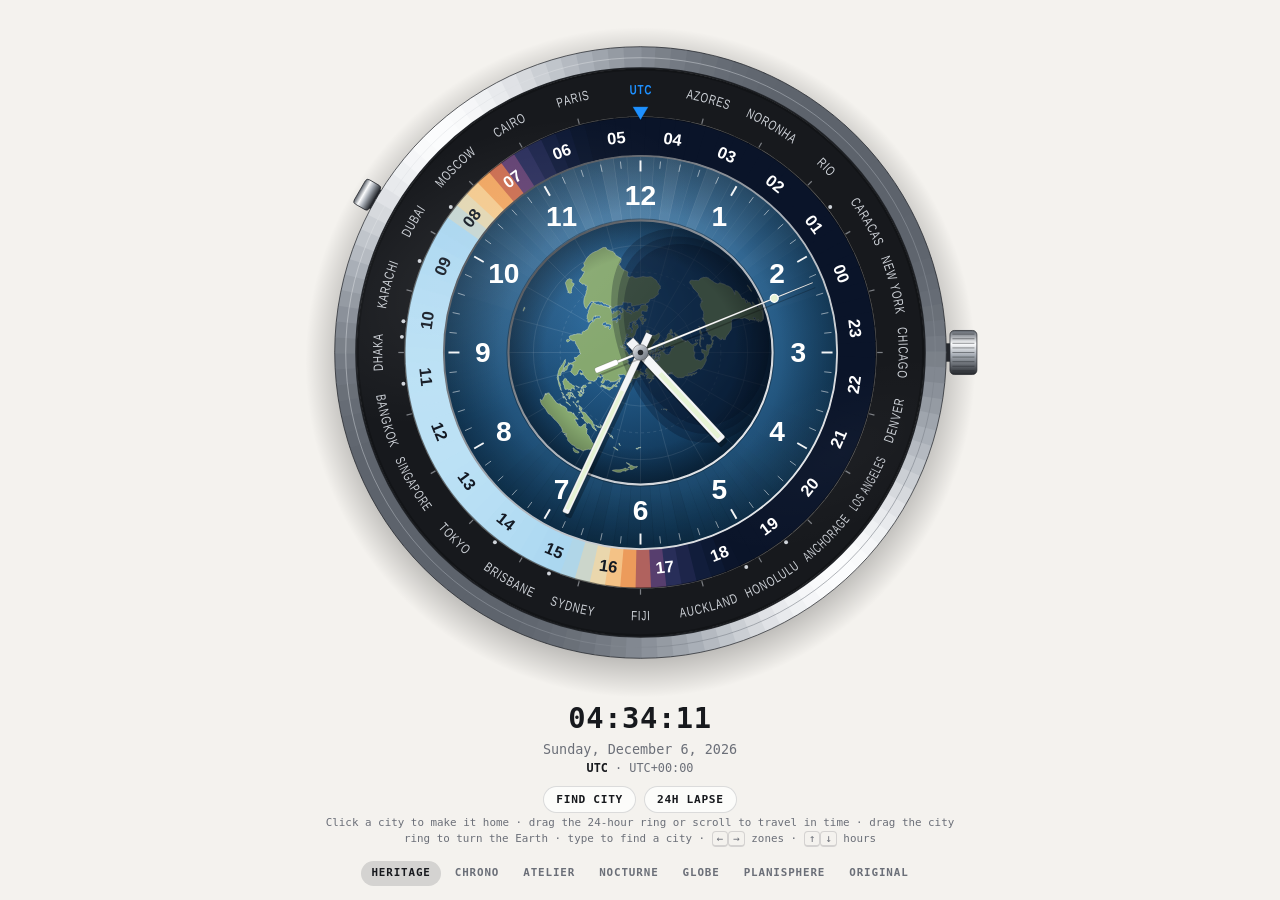
==== commit f75b5eb7: "Add shared vector watch engine and rebuild the root page on it The root world timer is now drawn as " ====
--- a/index.html
+++ b/index.html
@@ -2,1388 +2,33 @@
 <html lang="en">
 <head>
   <meta charset="utf-8">
-  <meta name="viewport" content="width=device-width, initial-scale=1">
+  <meta name="viewport" content="width=device-width, initial-scale=1, viewport-fit=cover">
   <title>World Timer</title>
-
-  <style>
-    :root {
-      --accent: #1E90FF;
-      --accent-hover: #0066CC;
-      --bg: #fafafa;
-      --text: #1a1a1a;
-      --text-muted: #666;
-      --border: #ddd;
-      --card-bg: #fff;
-      --radius: 6px;
-      --font-mono: 'SF Mono', 'Monaco', 'Menlo', 'Ubuntu Mono', 'Consolas', monospace;
-    }
-
-    * {
-      box-sizing: border-box;
-    }
-
-    body {
-      font-family: var(--font-mono);
-      margin: 0;
-      padding: 0;
-      background: var(--bg);
-      color: var(--text);
-      line-height: 1.6;
-      display: flex;
-      justify-content: center;
-      align-items: center;
-      min-height: 100vh;
-    }
-
-    a {
-      color: var(--accent);
-      text-decoration: none;
-      transition: color 0.15s;
-    }
-
-    a:hover {
-      color: var(--accent-hover);
-    }
-
-    /* World Timer Clock */
-    .world-timer {
-      display: flex;
-      flex-direction: column;
-      align-items: center;
-    }
-
-    .clock-container {
-      position: relative;
-      width: 520px;
-      height: 520px;
-    }
-
-    .clock-bezel {
-      position: absolute;
-      width: 100%;
-      height: 100%;
-      border-radius: 50%;
-      background: linear-gradient(135deg, #2a2a2a 0%, #1a1a1a 50%, #2a2a2a 100%);
-      box-shadow: 0 4px 20px rgba(0,0,0,0.3), inset 0 1px 2px rgba(255,255,255,0.1);
-    }
-
-    /* City ring */
-    .clock-cities {
-      position: absolute;
-      top: 10px;
-      left: 10px;
-      right: 10px;
-      bottom: 10px;
-      border-radius: 50%;
-      background: #1a1a1a;
-      overflow: visible;
-      z-index: 2;
-    }
-
-    .city-label {
-      position: absolute;
-      font-size: 7px;
-      color: #ccc;
-      text-transform: uppercase;
-      letter-spacing: 0.3px;
-      white-space: nowrap;
-      transform-origin: center center;
-      text-shadow: 0 0 3px rgba(0,0,0,0.8), 0 0 6px rgba(0,0,0,0.6);
-      z-index: 50;
-      pointer-events: none;
-    }
-
-    .city-label.inner-city {
-      font-size: 6.5px;
-      color: #bbb;
-    }
-
-    .city-label.local {
-      color: var(--accent);
-      font-weight: 600;
-    }
-
-    /* 24-hour rotating ring */
-    .hour-ring {
-      position: absolute;
-      top: 56px;
-      left: 56px;
-      right: 56px;
-      bottom: 56px;
-      border-radius: 50%;
-      /* Day/night gradient - dynamically set by JS based on location */
-      background: #1a1a1a;
-      border: 1px solid #444;
-      z-index: 4;
-      overflow: visible;
-    }
-
-    .hour-marker {
-      position: absolute;
-      font-size: 12px;
-      font-weight: 700;
-      text-shadow: 0 0 2px rgba(0,0,0,0.5);
-      white-space: nowrap;
-      transform-origin: center center;
-      z-index: 5;
-    }
-
-    .hour-marker.day {
-      color: #1a1a1a;
-    }
-
-    .hour-marker.night {
-      color: #fff;
-    }
-
-    .hour-marker.dawn, .hour-marker.dusk {
-      color: #fff;
-      text-shadow: 0 0 2px rgba(0,0,0,0.8);
-    }
-
-    /* Clock face */
-    .clock-face {
-      position: absolute;
-      top: 88px;
-      left: 88px;
-      right: 88px;
-      bottom: 88px;
-      border-radius: 50%;
-      background: linear-gradient(180deg, #4a90c2 0%, #2d6b9e 30%, #1e5a8a 60%, #0d3a5c 100%);
-      box-shadow: inset 0 0 15px rgba(0,0,0,0.3);
-      z-index: 10;
-    }
-
-    .clock-face::before {
-      content: '';
-      position: absolute;
-      top: 50%;
-      left: 50%;
-      width: 14px;
-      height: 14px;
-      background: #fff;
-      border-radius: 50%;
-      transform: translate(-50%, -50%);
-      z-index: 100;
-      box-shadow: 0 0 3px rgba(0,0,0,0.3);
-    }
-
-    /* Polar Earth view */
-    .polar-earth {
-      position: absolute;
-      top: 50%;
-      left: 50%;
-      width: 180px;
-      height: 180px;
-      transform: translate(-50%, -50%);
-      border-radius: 50%;
-      overflow: hidden;
-      z-index: 5;
-    }
-
-    .polar-earth canvas {
-      width: 100%;
-      height: 100%;
-    }
-
-    .clock-tick {
-      position: absolute;
-      top: 6px;
-      left: 50%;
-      width: 1px;
-      height: 10px;
-      background: rgba(255,255,255,0.6);
-      transform-origin: 50% 166px;
-    }
-
-    .clock-tick.major {
-      width: 4px;
-      height: 16px;
-      background: linear-gradient(180deg, #e8f4d8 0%, #c5d8a8 100%);
-      border: 1px solid rgba(255,255,255,0.8);
-      border-radius: 1px;
-      box-shadow: 0 0 calc(var(--lume-glow, 0) * 4px) calc(var(--lume-glow, 0) * 2px) rgba(150, 200, 255, var(--lume-glow, 0));
-      transition: box-shadow 0.5s ease;
-    }
-
-    .clock-hour-num {
-      position: absolute;
-      font-size: 20px;
-      font-weight: 600;
-      color: #fff;
-      transform: translate(-50%, -50%);
-      text-shadow: 0 1px 2px rgba(0,0,0,0.3);
-    }
-
-    .clock-hand {
-      position: absolute;
-      left: 50%;
-      transform-origin: 50% 80%;
-      transform: translateX(-50%) rotate(0deg);
-    }
-
-    .clock-hand-hour {
-      width: 6px;
-      height: 100px;
-      bottom: calc(50% - 20px);
-      background: linear-gradient(90deg, #c0c0c0 0%, #ffffff 35%, #ffffff 65%, #a0a0a0 100%);
-      z-index: 50;
-      border-radius: 1px;
-      filter: blur(0);
-      transition: filter 0.3s ease;
-    }
-
-    /* Luminous center fill */
-    .clock-hand-hour::after {
-      content: '';
-      position: absolute;
-      top: 4px;
-      left: 1px;
-      right: 1px;
-      bottom: 22px;
-      background: linear-gradient(180deg, #e8f4d8 0%, #d4e8c0 50%, #c5d8a8 100%);
-      border-radius: 1px;
-      box-shadow: 0 0 calc(var(--lume-glow, 0) * 4px) calc(var(--lume-glow, 0) * 2px) rgba(150, 200, 255, var(--lume-glow, 0));
-      transition: box-shadow 0.5s ease;
-    }
-
-    .clock-hand-minute {
-      width: 4px;
-      height: 140px;
-      bottom: calc(50% - 28px);
-      background: linear-gradient(90deg, #c0c0c0 0%, #ffffff 35%, #ffffff 65%, #a0a0a0 100%);
-      z-index: 51;
-      border-radius: 1px;
-      filter: blur(0);
-      transition: filter 0.3s ease;
-    }
-
-    /* Luminous center fill */
-    .clock-hand-minute::after {
-      content: '';
-      position: absolute;
-      top: 4px;
-      left: 1px;
-      right: 1px;
-      bottom: 30px;
-      background: linear-gradient(180deg, #e8f4d8 0%, #d4e8c0 50%, #c5d8a8 100%);
-      border-radius: 1px;
-      box-shadow: 0 0 calc(var(--lume-glow, 0) * 4px) calc(var(--lume-glow, 0) * 2px) rgba(150, 200, 255, var(--lume-glow, 0));
-      transition: box-shadow 0.5s ease;
-    }
-
-    .clock-hand-second {
-      width: 2px;
-      height: 170px;
-      bottom: calc(50% - 34px);
-      background: transparent;
-      z-index: 52;
-      filter: blur(0);
-      transition: filter 0.3s ease;
-    }
-
-    .clock-hand-second.animating {
-      filter: blur(2px);
-    }
-
-    .clock-hand-minute.animating {
-      filter: blur(0.5px);
-    }
-
-    /* Polished steel second hand */
-    .clock-hand-second::before {
-      content: '';
-      position: absolute;
-      top: 0;
-      left: 0;
-      right: 0;
-      bottom: 0;
-      background: linear-gradient(90deg, #d0d0d0 0%, #ffffff 50%, #c0c0c0 100%);
-      border-radius: 1px;
-    }
-
-    /* Lume pip near tip */
-    .clock-hand-second::after {
-      content: '';
-      position: absolute;
-      top: 8px;
-      left: 50%;
-      transform: translateX(-50%);
-      width: 6px;
-      height: 6px;
-      background: linear-gradient(180deg, #e8f4d8 0%, #c5d8a8 100%);
-      border-radius: 50%;
-      box-shadow: 0 0 calc(var(--lume-glow, 0) * 4px) calc(var(--lume-glow, 0) * 2px) rgba(150, 200, 255, var(--lume-glow, 0));
-      transition: box-shadow 0.5s ease;
-    }
-
-    /* Local time indicator triangle */
-    .local-indicator {
-      position: absolute;
-      top: 52px;
-      left: 50%;
-      transform: translateX(-50%);
-      width: 0;
-      height: 0;
-      border-left: 7px solid transparent;
-      border-right: 7px solid transparent;
-      border-top: 12px solid var(--accent);
-      z-index: 200;
-    }
-
-    .digital-time {
-      margin-top: 15px;
-      font-size: 1.5rem;
-      font-weight: 600;
-      color: var(--text);
-      font-variant-numeric: tabular-nums;
-    }
-
-    .digital-date {
-      font-size: 0.85rem;
-      color: var(--text-muted);
-      margin-top: 4px;
-    }
-
-    .timezone-info {
-      font-size: 0.75rem;
-      color: var(--text-muted);
-      margin-top: 4px;
-    }
-
-    /* City tooltip */
-    .city-tooltip {
-      position: absolute;
-      background: rgba(26, 26, 26, 0.95);
-      border: 1px solid #444;
-      border-radius: 6px;
-      padding: 10px 14px;
-      color: #fff;
-      font-size: 11px;
-      pointer-events: none;
-      opacity: 0;
-      transform: translate(-50%, 8px);
-      transition: opacity 0.15s, transform 0.15s;
-      z-index: 1000;
-      min-width: 120px;
-      max-width: 200px;
-      box-shadow: 0 4px 12px rgba(0,0,0,0.3);
-    }
-
-    .city-tooltip.visible {
-      opacity: 1;
-      transform: translate(-50%, 0);
-    }
-
-    .city-tooltip-header {
-      font-weight: 600;
-      color: var(--accent);
-      margin-bottom: 6px;
-      padding-bottom: 6px;
-      border-bottom: 1px solid #444;
-    }
-
-    .city-tooltip-time {
-      font-size: 14px;
-      font-weight: 600;
-      margin-bottom: 4px;
-    }
-
-    .city-tooltip-offset {
-      color: #999;
-      margin-bottom: 8px;
-    }
-
-    .city-tooltip-others {
-      color: #bbb;
-      line-height: 1.5;
-    }
-
-    .city-tooltip-others span {
-      display: inline-block;
-      margin-right: 6px;
-    }
-
-    /* City label hover effect */
-    .clock-cities text {
-      transition: fill 0.15s, filter 0.15s;
-    }
-
-    .clock-cities text:hover {
-      fill: #fff !important;
-      filter: drop-shadow(0 0 3px rgba(30, 144, 255, 0.6));
-    }
-  </style>
+  <meta name="description" content="An interactive world-time watch: 24 cities, a sun-tracking 24-hour ring and a live day/night map of the Earth.">
+  <meta name="theme-color" content="#0e1014" media="(prefers-color-scheme: dark)">
+  <meta name="theme-color" content="#f4f2ee" media="(prefers-color-scheme: light)">
+  <link rel="stylesheet" href="css/base.css">
 </head>
-
 <body>
-  <!-- World Timer Clock -->
-  <div class="world-timer">
-    <div class="clock-container" id="clockContainer">
-      <div class="clock-bezel"></div>
-      <div class="clock-cities" id="clockCities">
-        <!-- Cities generated by JS -->
-      </div>
-      <div class="hour-ring" id="hourRing">
-        <!-- 24-hour markers generated by JS -->
-      </div>
-      <div class="local-indicator"></div>
-      <div class="clock-face" id="clockFace">
-        <!-- Polar Earth view -->
-        <div class="polar-earth">
-          <canvas id="polarEarthCanvas" width="240" height="240"></canvas>
-        </div>
-        <!-- Ticks and hands generated by JS -->
-      </div>
-      <div class="city-tooltip" id="cityTooltip"></div>
+  <main>
+    <div class="wt" id="watch"></div>
+    <div class="readout" aria-live="off">
+      <div class="time" id="time">00:00:00</div>
+      <div class="date" id="date"></div>
+      <div class="zone" id="zone"></div>
+      <div class="chips" id="chips"></div>
     </div>
-    <div class="digital-time" id="digitalTime">00:00:00</div>
-    <div class="digital-date" id="digitalDate"></div>
-    <div class="timezone-info" id="timezoneInfo"></div>
-  </div>
-
+    <p class="hint">Click a city to make it home · drag the 24-hour ring or scroll to travel in time · drag the city ring to turn the Earth<span class="kb"> · type to find a city · <kbd>←</kbd><kbd>→</kbd> zones · <kbd>↑</kbd><kbd>↓</kbd> hours</span></p>
+  </main>
+  <noscript>This page draws a live clock and needs JavaScript.</noscript>
+  <script src="js/core.js"></script>
+  <script src="js/land.js"></script>
+  <script src="js/watch.js"></script>
+  <script src="js/page.js"></script>
   <script>
-// World Timer Clock
-(function() {
-  // Check if required elements exist
-  const clockFace = document.getElementById('clockFace');
-  if (!clockFace) return; // Exit if not on a page with the world timer
-
-  const clockCities = document.getElementById('clockCities');
-  const hourRing = document.getElementById('hourRing');
-  const digitalTime = document.getElementById('digitalTime');
-  const digitalDate = document.getElementById('digitalDate');
-  const timezoneInfo = document.getElementById('timezoneInfo');
-
-  // Home timezone state (null = use local)
-  let homeTimezone = null;
-  let homeCityName = null;
-
-  // Get the browser's local timezone
-  function getLocalTimezone() {
-    return Intl.DateTimeFormat().resolvedOptions().timeZone;
-  }
-
-  // Get current UTC offset for a timezone in hours
-  function getTimezoneOffset(tz) {
-    try {
-      const now = new Date();
-      const tzTime = new Date(now.toLocaleString('en-US', { timeZone: tz }));
-      const utcTime = new Date(now.toLocaleString('en-US', { timeZone: 'UTC' }));
-      return (tzTime - utcTime) / (1000 * 60 * 60);
-    } catch (e) {
-      return 0;
-    }
-  }
-
-  // Get home timezone offset in hours
-  function getHomeOffset() {
-    if (homeTimezone) {
-      return getTimezoneOffset(homeTimezone);
-    }
-    return -new Date().getTimezoneOffset() / 60;
-  }
-
-  // Get the effective home timezone
-  function getHomeTimezone() {
-    return homeTimezone || getLocalTimezone();
-  }
-
-  // Animation state for city ring transitions
-  let isAnimatingCities = false;
-  let polarEarthAnimationOffset = 0; // Degrees, decays to 0 during animation
-
-  // Set home timezone with animated transition
-  function setHomeTimezone(tz, cityName) {
-    if (isAnimatingCities) return; // Ignore clicks during animation
-
-    const oldOffset = getHomeOffset();
-    homeTimezone = tz;
-    homeCityName = cityName;
-    const newOffset = getHomeOffset();
-
-    // Calculate rotation needed (15° per hour of offset difference)
-    const rotationDelta = (newOffset - oldOffset) * 15;
-
-    if (Math.abs(rotationDelta) < 0.1) {
-      // No significant change, just rebuild
-      positionCities();
-      return;
-    }
-
-    // Animate the city ring rotation
-    animateCityRing(rotationDelta);
-  }
-
-  // Reset to local timezone with animated transition
-  function resetToLocalTimezone() {
-    if (isAnimatingCities) return;
-
-    const oldOffset = getHomeOffset();
-    homeTimezone = null;
-    homeCityName = null;
-    const newOffset = getHomeOffset();
-
-    const rotationDelta = (newOffset - oldOffset) * 15;
-
-    if (Math.abs(rotationDelta) < 0.1) {
-      positionCities();
-      return;
-    }
-
-    animateCityRing(rotationDelta);
-  }
-
-  // Animate the city ring rotation
-  function animateCityRing(rotationDelta) {
-    isAnimatingCities = true;
-
-    const svg = clockCities.querySelector('svg');
-    if (!svg) {
-      positionCities();
-      isAnimatingCities = false;
-      return;
-    }
-
-    // Get the center of the container for rotation
-    const containerRect = clockCities.getBoundingClientRect();
-    const centerX = containerRect.width / 2;
-    const centerY = containerRect.height / 2;
-
-    // Set up the transition for city labels
-    svg.style.transition = 'transform 1.5s cubic-bezier(0.4, 0, 0.2, 1)';
-    svg.style.transformOrigin = `${centerX}px ${centerY}px`;
-    svg.style.transform = `rotate(${rotationDelta}deg)`;
-
-    // Also animate the 24-hour ring - just set transition, updateClock will set new value
-    hourRing.style.transition = 'transform 1.5s cubic-bezier(0.4, 0, 0.2, 1)';
-
-    // Animate the polar earth by using an offset that decays over time
-    // The offset starts at -rotationDelta so the map appears to stay in place initially
-    polarEarthAnimationOffset = -rotationDelta;
-
-    // After animation completes, rebuild the positions
-    const onTransitionEnd = () => {
-      svg.removeEventListener('transitionend', onTransitionEnd);
-      svg.style.transition = '';
-      svg.style.transform = '';
-
-      hourRing.style.transition = '';
-      polarEarthAnimationOffset = 0;
-
-      positionCities();
-      isAnimatingCities = false;
-    };
-
-    svg.addEventListener('transitionend', onTransitionEnd);
-
-    // Fallback in case transitionend doesn't fire
-    setTimeout(() => {
-      if (isAnimatingCities) {
-        onTransitionEnd();
-      }
-    }, 1600);
-  }
-
-  // Check if a city is currently in daylight (roughly 6am to 6pm local time)
-  function isCityInDaylight(tz) {
-    try {
-      const now = new Date();
-      const cityTime = new Date(now.toLocaleString('en-US', { timeZone: tz }));
-      const hour = cityTime.getHours();
-      return hour >= 6 && hour < 18;
-    } catch (e) {
-      return false;
-    }
-  }
-
-  // Large pool of cities covering all offsets, with priority order
-  const cityPool = [
-    // UTC-11
-    { name: 'Midway', tz: 'Pacific/Midway' },
-    { name: 'Pago Pago', tz: 'Pacific/Pago_Pago' },
-    // UTC-10
-    { name: 'Honolulu', tz: 'Pacific/Honolulu' },
-    { name: 'Tahiti', tz: 'Pacific/Tahiti' },
-    // UTC-9
-    { name: 'Anchorage', tz: 'America/Anchorage' },
-    { name: 'Gambier', tz: 'Pacific/Gambier' },
-    // UTC-8
-    { name: 'LA', tz: 'America/Los_Angeles' },
-    { name: 'San Francisco', tz: 'America/Los_Angeles' },
-    { name: 'Vancouver', tz: 'America/Vancouver' },
-    { name: 'Tijuana', tz: 'America/Tijuana' },
-    // UTC-7
-    { name: 'Denver', tz: 'America/Denver' },
-    { name: 'Phoenix', tz: 'America/Phoenix' },
-    { name: 'Calgary', tz: 'America/Edmonton' },
-    // UTC-6
-    { name: 'Chicago', tz: 'America/Chicago' },
-    { name: 'Houston', tz: 'America/Chicago' },
-    { name: 'Mexico City', tz: 'America/Mexico_City' },
-    { name: 'Guatemala', tz: 'America/Guatemala' },
-    // UTC-5
-    { name: 'New York', tz: 'America/New_York' },
-    { name: 'Miami', tz: 'America/New_York' },
-    { name: 'Toronto', tz: 'America/Toronto' },
-    { name: 'Bogota', tz: 'America/Bogota' },
-    { name: 'Lima', tz: 'America/Lima' },
-    // UTC-4
-    { name: 'Santiago', tz: 'America/Santiago' },
-    { name: 'Caracas', tz: 'America/Caracas' },
-    { name: 'La Paz', tz: 'America/La_Paz' },
-    // UTC-3
-    { name: 'São Paulo', tz: 'America/Sao_Paulo' },
-    { name: 'Buenos Aires', tz: 'America/Argentina/Buenos_Aires' },
-    { name: 'Rio', tz: 'America/Sao_Paulo' },
-    // UTC-2
-    { name: 'Fernando', tz: 'America/Noronha' },
-    { name: 'S. Georgia', tz: 'Atlantic/South_Georgia' },
-    // UTC-1
-    { name: 'Azores', tz: 'Atlantic/Azores' },
-    { name: 'Cape Verde', tz: 'Atlantic/Cape_Verde' },
-    // UTC+0
-    { name: 'London', tz: 'Europe/London' },
-    { name: 'Dublin', tz: 'Europe/Dublin' },
-    { name: 'Lisbon', tz: 'Europe/Lisbon' },
-    { name: 'Reykjavik', tz: 'Atlantic/Reykjavik' },
-    { name: 'Accra', tz: 'Africa/Accra' },
-    // UTC+1
-    { name: 'Paris', tz: 'Europe/Paris' },
-    { name: 'Berlin', tz: 'Europe/Berlin' },
-    { name: 'Madrid', tz: 'Europe/Madrid' },
-    { name: 'Rome', tz: 'Europe/Rome' },
-    { name: 'Lagos', tz: 'Africa/Lagos' },
-    // UTC+2
-    { name: 'Cairo', tz: 'Africa/Cairo' },
-    { name: 'Athens', tz: 'Europe/Athens' },
-    { name: 'Johannesburg', tz: 'Africa/Johannesburg' },
-    { name: 'Helsinki', tz: 'Europe/Helsinki' },
-    // UTC+3
-    { name: 'Moscow', tz: 'Europe/Moscow' },
-    { name: 'Istanbul', tz: 'Europe/Istanbul' },
-    { name: 'Nairobi', tz: 'Africa/Nairobi' },
-    // UTC+4
-    { name: 'Dubai', tz: 'Asia/Dubai' },
-    { name: 'Abu Dhabi', tz: 'Asia/Dubai' },
-    { name: 'Baku', tz: 'Asia/Baku' },
-    // UTC+5
-    { name: 'Karachi', tz: 'Asia/Karachi' },
-    { name: 'Tashkent', tz: 'Asia/Tashkent' },
-    // UTC+6
-    { name: 'Dhaka', tz: 'Asia/Dhaka' },
-    { name: 'Almaty', tz: 'Asia/Almaty' },
-    // UTC+7
-    { name: 'Bangkok', tz: 'Asia/Bangkok' },
-    { name: 'Jakarta', tz: 'Asia/Jakarta' },
-    { name: 'Hanoi', tz: 'Asia/Ho_Chi_Minh' },
-    // UTC+8
-    { name: 'Singapore', tz: 'Asia/Singapore' },
-    { name: 'Hong Kong', tz: 'Asia/Hong_Kong' },
-    { name: 'Shanghai', tz: 'Asia/Shanghai' },
-    { name: 'Perth', tz: 'Australia/Perth' },
-    // UTC+9
-    { name: 'Tokyo', tz: 'Asia/Tokyo' },
-    { name: 'Seoul', tz: 'Asia/Seoul' },
-    { name: 'Osaka', tz: 'Asia/Tokyo' },
-    // UTC+10
-    { name: 'Sydney', tz: 'Australia/Sydney' },
-    { name: 'Melbourne', tz: 'Australia/Melbourne' },
-    { name: 'Brisbane', tz: 'Australia/Brisbane' },
-    { name: 'Guam', tz: 'Pacific/Guam' },
-    // UTC+11
-    { name: 'Noumea', tz: 'Pacific/Noumea' },
-    { name: 'Solomon Is', tz: 'Pacific/Guadalcanal' },
-    // UTC+12
-    { name: 'Auckland', tz: 'Pacific/Auckland' },
-    { name: 'Fiji', tz: 'Pacific/Fiji' },
-    // UTC+13
-    { name: 'Samoa', tz: 'Pacific/Apia' },
-    { name: 'Tongatapu', tz: 'Pacific/Tongatapu' },
-    // UTC+14
-    { name: 'Kiritimati', tz: 'Pacific/Kiritimati' },
-  ];
-
-  // Build city list - select exactly one city per current offset
-  let offsetToCities = new Map();
-
-  function buildCityList() {
-    const offsetToCity = new Map();
-    offsetToCities = new Map();
-
-    cityPool.forEach(city => {
-      const rawOffset = getTimezoneOffset(city.tz);
-      let offset = Math.round(rawOffset);
-      if (offset > 12) offset -= 24;
-      if (offset < -11) offset += 24;
-
-      if (!offsetToCities.has(offset)) {
-        offsetToCities.set(offset, []);
-      }
-      offsetToCities.get(offset).push(city);
-
-      if (!offsetToCity.has(offset)) {
-        offsetToCity.set(offset, {
-          ...city,
-          normalizedOffset: offset,
-          isDaylight: isCityInDaylight(city.tz)
-        });
-      }
-    });
-
-    return Array.from(offsetToCity.entries())
-      .sort((a, b) => a[0] - b[0])
-      .map(entry => entry[1]);
-  }
-
-  let allCities = buildCityList();
-
-  // Solar calculations for sunrise/sunset
-  function calculateSunTimes(lat, lon, date) {
-    const rad = Math.PI / 180;
-    const dayOfYear = Math.floor((date - new Date(date.getFullYear(), 0, 0)) / 86400000);
-    const gamma = (2 * Math.PI / 365) * (dayOfYear - 1 + (12 - 12) / 24);
-    const eqTime = 229.18 * (0.000075 + 0.001868 * Math.cos(gamma) - 0.032077 * Math.sin(gamma)
-      - 0.014615 * Math.cos(2 * gamma) - 0.040849 * Math.sin(2 * gamma));
-    const decl = 0.006918 - 0.399912 * Math.cos(gamma) + 0.070257 * Math.sin(gamma)
-      - 0.006758 * Math.cos(2 * gamma) + 0.000907 * Math.sin(2 * gamma)
-      - 0.002697 * Math.cos(3 * gamma) + 0.00148 * Math.sin(3 * gamma);
-
-    const latRad = lat * rad;
-    const zenith = 90.833 * rad;
-    let cosHA = (Math.cos(zenith) / (Math.cos(latRad) * Math.cos(decl))) - Math.tan(latRad) * Math.tan(decl);
-    cosHA = Math.max(-1, Math.min(1, cosHA));
-    const ha = Math.acos(cosHA) / rad;
-
-    const sunrise = 720 - 4 * (lon + ha) - eqTime;
-    const sunset = 720 - 4 * (lon - ha) - eqTime;
-    const tzOffset = -date.getTimezoneOffset();
-    const sunriseLocal = ((sunrise + tzOffset) / 60 + 24) % 24;
-    const sunsetLocal = ((sunset + tzOffset) / 60 + 24) % 24;
-
-    const zenithCivil = 96 * rad;
-    let cosHACivil = (Math.cos(zenithCivil) / (Math.cos(latRad) * Math.cos(decl))) - Math.tan(latRad) * Math.tan(decl);
-    cosHACivil = Math.max(-1, Math.min(1, cosHACivil));
-    const haCivil = Math.acos(cosHACivil) / rad;
-
-    const dawnCivil = 720 - 4 * (lon + haCivil) - eqTime;
-    const duskCivil = 720 - 4 * (lon - haCivil) - eqTime;
-    const dawnLocal = ((dawnCivil + tzOffset) / 60 + 24) % 24;
-    const duskLocal = ((duskCivil + tzOffset) / 60 + 24) % 24;
-
-    return { sunrise: sunriseLocal, sunset: sunsetLocal, dawn: dawnLocal, dusk: duskLocal };
-  }
-
-  function generateDayNightGradient(sunTimes) {
-    const { sunrise, sunset, dawn, dusk } = sunTimes;
-    const toDeg = h => h * 15;
-
-    const dawnDeg = toDeg(dawn);
-    const sunriseDeg = toDeg(sunrise);
-    const noonDeg = 180;
-    const sunsetDeg = toDeg(sunset);
-    const duskDeg = toDeg(dusk);
-
-    const stops = [
-      { deg: 0, color: '#0d1a2d' },
-      { deg: dawnDeg - 15, color: '#0d1a2d' },
-      { deg: dawnDeg, color: '#1a2a4a' },
-      { deg: (dawnDeg + sunriseDeg) / 2, color: '#4a3a5a' },
-      { deg: sunriseDeg, color: '#e8a060' },
-      { deg: sunriseDeg + 7.5, color: '#f0c896' },
-      { deg: sunriseDeg + 22.5, color: '#87ceeb' },
-      { deg: (sunriseDeg + noonDeg) / 2, color: '#add8e6' },
-      { deg: noonDeg - 15, color: '#b8e0f0' },
-      { deg: noonDeg, color: '#c4e8f8' },
-      { deg: noonDeg + 15, color: '#b8e0f0' },
-      { deg: (noonDeg + sunsetDeg) / 2, color: '#add8e6' },
-      { deg: sunsetDeg - 22.5, color: '#87ceeb' },
-      { deg: sunsetDeg - 7.5, color: '#f0c896' },
-      { deg: sunsetDeg, color: '#e07830' },
-      { deg: (sunsetDeg + duskDeg) / 2, color: '#c04830' },
-      { deg: duskDeg, color: '#4a3a5a' },
-      { deg: duskDeg + 15, color: '#1a2a4a' },
-      { deg: duskDeg + 30, color: '#0d1a2d' },
-      { deg: 360, color: '#0d1a2d' }
-    ];
-
-    stops.sort((a, b) => a.deg - b.deg);
-    const filteredStops = [];
-    for (let i = 0; i < stops.length; i++) {
-      if (i === 0 || stops[i].deg - filteredStops[filteredStops.length - 1].deg >= 1) {
-        filteredStops.push(stops[i]);
-      }
-    }
-
-    const gradientStops = filteredStops.map(s => `${s.color} ${s.deg}deg`).join(', ');
-    return `conic-gradient(from 0deg, ${gradientStops})`;
-  }
-
-  let currentSunTimes = { sunrise: 6, sunset: 18, dawn: 5.5, dusk: 18.5 };
-
-  function updateDayNightGradient() {
-    const gradient = generateDayNightGradient(currentSunTimes);
-    hourRing.style.background = gradient;
-  }
-
-  function initSunTimes() {
-    if (navigator.geolocation) {
-      navigator.geolocation.getCurrentPosition(
-        (position) => {
-          const { latitude, longitude } = position.coords;
-          currentSunTimes = calculateSunTimes(latitude, longitude, new Date());
-          updateDayNightGradient();
-        },
-        (error) => {
-          estimateSunTimesFromTimezone();
-        },
-        { timeout: 5000, maximumAge: 3600000 }
-      );
-    } else {
-      estimateSunTimesFromTimezone();
-    }
-  }
-
-  function estimateSunTimesFromTimezone() {
-    const defaultLat = 40;
-    const tzOffset = -new Date().getTimezoneOffset() / 60;
-    const defaultLon = tzOffset * 15;
-    currentSunTimes = calculateSunTimes(defaultLat, defaultLon, new Date());
-    updateDayNightGradient();
-  }
-
-  function getCityLabelRotation(positionAngleDeg) {
-    let rotation = positionAngleDeg + 90;
-    while (rotation > 180) rotation -= 360;
-    while (rotation < -180) rotation += 360;
-    if (positionAngleDeg > 0 && positionAngleDeg < 180) {
-      rotation += 180;
-    }
-    if (positionAngleDeg < -180 || positionAngleDeg > 180) {
-      const normalized = ((positionAngleDeg % 360) + 360) % 360;
-      if (normalized > 0 && normalized < 180) {
-        rotation += 180;
-      }
-    }
-    return rotation;
-  }
-
-  function positionCities() {
-    const homeOffset = getHomeOffset();
-    clockCities.innerHTML = '';
-
-    const containerRect = clockCities.getBoundingClientRect();
-    const containerSize = containerRect.width;
-    const center = containerSize / 2;
-    const outerRadius = containerSize / 2 - 14;
-    const innerRadius = containerSize / 2 - 32;
-    const fontSize = 11;
-    const ns = 'http://www.w3.org/2000/svg';
-
-    const svg = document.createElementNS(ns, 'svg');
-    svg.setAttribute('width', containerSize);
-    svg.setAttribute('height', containerSize);
-    svg.style.position = 'absolute';
-    svg.style.top = '0';
-    svg.style.left = '0';
-    svg.style.overflow = 'visible';
-
-    const defs = document.createElementNS(ns, 'defs');
-    svg.appendChild(defs);
-
-    const cityPositions = allCities.map((city, originalIdx) => {
-      let offset = city.normalizedOffset !== undefined
-        ? city.normalizedOffset
-        : Math.round(getTimezoneOffset(city.tz));
-      if (offset > 12) offset -= 24;
-      if (offset < -11) offset += 24;
-
-      const relativeOffset = offset - homeOffset;
-      const angleDeg = -relativeOffset * 15 - 90;
-      const normAngle = ((angleDeg % 360) + 360) % 360;
-      return { city, offset, angleDeg, normAngle, originalIdx };
-    }).sort((a, b) => a.normAngle - b.normAngle);
-
-    cityPositions.forEach((pos, sortedIdx) => {
-      const { city, offset, angleDeg, originalIdx } = pos;
-      const isHome = Math.abs(offset - homeOffset) < 0.5;
-
-      let normAngle = ((angleDeg % 360) + 360) % 360;
-      const isBottomHalf = normAngle > 0 && normAngle < 180;
-      const radius = sortedIdx % 2 === 0 ? outerRadius : innerRadius;
-
-      const pathId = `cityPath${originalIdx}`;
-      const arcSpan = 18;
-      const startAngle = angleDeg - arcSpan;
-      const endAngle = angleDeg + arcSpan;
-
-      let arcPath;
-      if (isBottomHalf) {
-        const startRad = (endAngle) * Math.PI / 180;
-        const endRad = (startAngle) * Math.PI / 180;
-        const x1 = center + radius * Math.cos(startRad);
-        const y1 = center + radius * Math.sin(startRad);
-        const x2 = center + radius * Math.cos(endRad);
-        const y2 = center + radius * Math.sin(endRad);
-        arcPath = `M ${x1} ${y1} A ${radius} ${radius} 0 0 0 ${x2} ${y2}`;
-      } else {
-        const startRad = (startAngle) * Math.PI / 180;
-        const endRad = (endAngle) * Math.PI / 180;
-        const x1 = center + radius * Math.cos(startRad);
-        const y1 = center + radius * Math.sin(startRad);
-        const x2 = center + radius * Math.cos(endRad);
-        const y2 = center + radius * Math.sin(endRad);
-        arcPath = `M ${x1} ${y1} A ${radius} ${radius} 0 0 1 ${x2} ${y2}`;
-      }
-
-      const path = document.createElementNS(ns, 'path');
-      path.setAttribute('id', pathId);
-      path.setAttribute('d', arcPath);
-      path.setAttribute('fill', 'none');
-      defs.appendChild(path);
-
-      const text = document.createElementNS(ns, 'text');
-      text.setAttribute('font-size', fontSize);
-      text.setAttribute('fill', isHome ? '#1E90FF' : '#ccc');
-      text.setAttribute('font-family', 'inherit');
-      text.setAttribute('text-anchor', 'middle');
-      text.setAttribute('dominant-baseline', 'central');
-      text.setAttribute('font-weight', isHome ? '600' : 'normal');
-      text.style.textTransform = 'uppercase';
-      text.style.letterSpacing = '0.3px';
-      text.style.cursor = 'pointer';
-      text.style.pointerEvents = 'auto';
-
-      text.dataset.tz = city.tz;
-      text.dataset.offset = offset;
-      text.dataset.cityName = city.name;
-
-      const textPath = document.createElementNS(ns, 'textPath');
-      textPath.setAttributeNS('http://www.w3.org/1999/xlink', 'href', '#' + pathId);
-      textPath.setAttribute('startOffset', '50%');
-      textPath.textContent = city.name;
-
-      text.appendChild(textPath);
-      svg.appendChild(text);
-
-      text.addEventListener('mouseenter', (e) => showCityTooltip(e, city, offset));
-      text.addEventListener('mouseleave', hideCityTooltip);
-
-      text.addEventListener('click', (e) => {
-        e.stopPropagation();
-        hideCityTooltip();
-        setHomeTimezone(city.tz, city.name);
-      });
-    });
-
-    clockCities.appendChild(svg);
-  }
-
-  const tooltip = document.getElementById('cityTooltip');
-
-  function showCityTooltip(event, city, offset) {
-    const allCitiesAtOffset = offsetToCities.get(offset) || [];
-    const otherCities = allCitiesAtOffset.filter(c => c.name !== city.name);
-
-    const now = new Date();
-    const timeStr = now.toLocaleTimeString('en-US', {
-      timeZone: city.tz,
-      hour: '2-digit',
-      minute: '2-digit',
-      hour12: false
-    });
-    const dateStr = now.toLocaleDateString('en-US', {
-      timeZone: city.tz,
-      weekday: 'short',
-      month: 'short',
-      day: 'numeric'
-    });
-
-    const offsetStr = offset >= 0 ? `UTC+${offset}` : `UTC${offset}`;
-
-    let html = `
-      <div class="city-tooltip-header">${city.name}</div>
-      <div class="city-tooltip-time">${timeStr}</div>
-      <div class="city-tooltip-offset">${dateStr} · ${offsetStr}</div>
-    `;
-
-    if (otherCities.length > 0) {
-      const otherNames = otherCities.map(c => `<span>${c.name}</span>`).join('');
-      html += `<div class="city-tooltip-others">Also: ${otherNames}</div>`;
-    }
-
-    tooltip.innerHTML = html;
-
-    const containerRect = document.getElementById('clockContainer').getBoundingClientRect();
-    const x = event.clientX - containerRect.left;
-    const y = event.clientY - containerRect.top + 20;
-
-    tooltip.style.left = x + 'px';
-    tooltip.style.top = y + 'px';
-    tooltip.classList.add('visible');
-  }
-
-  function hideCityTooltip() {
-    tooltip.classList.remove('visible');
-  }
-
-  function generateHourRing() {
-    hourRing.innerHTML = '';
-
-    const ringRect = hourRing.getBoundingClientRect();
-    const ringCenter = ringRect.width / 2;
-    const ringRadius = ringCenter - 14;
-
-    for (let h = 0; h < 24; h++) {
-      // Position angle (counter-clockwise from top)
-      const angleDeg = -h * 15 - 90;
-      const angleRad = angleDeg * Math.PI / 180;
-
-      const marker = document.createElement('div');
-      marker.className = 'hour-marker';
-      marker.dataset.hour = h; // Store hour for dynamic rotation updates
-
-      if (h >= 7 && h < 17) {
-        marker.classList.add('day');
-      } else if (h >= 5 && h < 7 || h >= 17 && h < 20) {
-        marker.classList.add('dusk');
-      } else {
-        marker.classList.add('night');
-      }
-
-      marker.textContent = h.toString().padStart(2, '0');
-
-      const x = ringCenter + ringRadius * Math.cos(angleRad);
-      const y = ringCenter + ringRadius * Math.sin(angleRad);
-
-      marker.style.left = x + 'px';
-      marker.style.top = y + 'px';
-      // Initial rotation will be set by updateHourMarkerRotations
-      hourRing.appendChild(marker);
-    }
-  }
-
-  // Update hour marker rotations based on current ring rotation
-  function updateHourMarkerRotations(ringRotation) {
-    const markers = hourRing.querySelectorAll('.hour-marker');
-    markers.forEach(marker => {
-      const h = parseInt(marker.dataset.hour);
-
-      // Marker's tangent angle on ring (fixed)
-      const markerAngleOnRing = -h * 15;
-
-      // Marker's actual screen position after ring rotation
-      const screenAngle = markerAngleOnRing + ringRotation;
-
-      // Normalize to 0-360
-      const normalizedScreenAngle = ((screenAngle % 360) + 360) % 360;
-
-      // Base rotation keeps text tangent to the circle
-      let textRotation = markerAngleOnRing;
-
-      // If marker is in bottom half of screen (90° to 270°), flip 180°
-      if (normalizedScreenAngle > 90 && normalizedScreenAngle < 270) {
-        textRotation += 180;
-      }
-
-      marker.style.transform = `translate(-50%, -50%) rotate(${textRotation}deg)`;
-    });
-  }
-
-  const faceCenter = 172;
-
-  // Generate clock ticks
-  for (let i = 0; i < 60; i++) {
-    const tick = document.createElement('div');
-    const isMajor = i % 5 === 0;
-    tick.className = 'clock-tick' + (isMajor ? ' major' : '');
-    tick.style.transform = `translateX(-50%) rotate(${i * 6}deg)`;
-    clockFace.appendChild(tick);
-  }
-
-  // Generate hour numbers
-  const hourNumRadius = 125;
-  for (let i = 1; i <= 12; i++) {
-    const angle = (i * 30 - 90) * Math.PI / 180;
-    const num = document.createElement('div');
-    num.className = 'clock-hour-num';
-    num.textContent = i;
-    num.style.left = (faceCenter + hourNumRadius * Math.cos(angle)) + 'px';
-    num.style.top = (faceCenter + hourNumRadius * Math.sin(angle)) + 'px';
-    clockFace.appendChild(num);
-  }
-
-  // Create hands
-  const hourHand = document.createElement('div');
-  hourHand.className = 'clock-hand clock-hand-hour';
-  hourHand.id = 'hourHand';
-  clockFace.appendChild(hourHand);
-
-  const minuteHand = document.createElement('div');
-  minuteHand.className = 'clock-hand clock-hand-minute';
-  minuteHand.id = 'minuteHand';
-  clockFace.appendChild(minuteHand);
-
-  const secondHand = document.createElement('div');
-  secondHand.className = 'clock-hand clock-hand-second';
-  secondHand.id = 'secondHand';
-  clockFace.appendChild(secondHand);
-
-  // Time-lapse animation state
-  let isAnimating = false;
-  let animationStartTime = null;
-  let animationStartOffset = 0;
-  let secondHandStartAngle = 0;
-  const ANIMATION_DURATION = 10000;
-
-  // Click handler for time-lapse
-  const clockContainer = document.getElementById('clockContainer');
-  clockContainer.style.cursor = 'pointer';
-  clockContainer.addEventListener('click', (e) => {
-    if (e.target.closest('.city-tooltip')) return;
-
-    if (isAnimating) {
-      isAnimating = false;
-      animationStartTime = null;
-      document.getElementById('minuteHand').classList.remove('animating');
-      document.getElementById('secondHand').classList.remove('animating');
-    } else {
-      isAnimating = true;
-      animationStartTime = performance.now();
-      const now = new Date();
-      secondHandStartAngle = (now.getSeconds() + now.getMilliseconds() / 1000) * 6;
-      const homeTz = getHomeTimezone();
-      const homeTime = new Date(new Date().toLocaleString('en-US', { timeZone: homeTz }));
-      animationStartOffset = homeTime.getHours() * 3600 + homeTime.getMinutes() * 60 + homeTime.getSeconds() + homeTime.getMilliseconds() / 1000;
-      document.getElementById('minuteHand').classList.add('animating');
-      document.getElementById('secondHand').classList.add('animating');
-    }
-  });
-
-  // Double-click on clock face to reset to local timezone
-  clockFace.addEventListener('dblclick', (e) => {
-    e.stopPropagation();
-    resetToLocalTimezone();
-  });
-
-  function getHomeTime(date) {
-    const homeTz = getHomeTimezone();
-    const timeStr = date.toLocaleString('en-US', {
-      timeZone: homeTz,
-      hour: '2-digit',
-      minute: '2-digit',
-      second: '2-digit',
-      hour12: false,
-      fractionalSecondDigits: 3
-    });
-    const parts = timeStr.split(':');
-    const secParts = parts[2].split('.');
-    return {
-      hours: parseInt(parts[0]),
-      minutes: parseInt(parts[1]),
-      seconds: parseInt(secParts[0]),
-      millis: parseInt(secParts[1] || 0)
-    };
-  }
-
-  function updateClock() {
-    const now = new Date();
-    let hours, minutes, seconds, millis;
-    let displayDate = now;
-    const homeTz = getHomeTimezone();
-
-    if (isAnimating && animationStartTime !== null) {
-      const elapsed = performance.now() - animationStartTime;
-      const progress = elapsed / ANIMATION_DURATION;
-
-      if (progress >= 1) {
-        isAnimating = false;
-        animationStartTime = null;
-        document.getElementById('minuteHand').classList.remove('animating');
-        document.getElementById('secondHand').classList.remove('animating');
-        const homeTime = getHomeTime(now);
-        hours = homeTime.hours;
-        minutes = homeTime.minutes;
-        seconds = homeTime.seconds;
-        millis = homeTime.millis;
-      } else {
-        const eased = progress < 0.5
-          ? 4 * progress * progress * progress
-          : 1 - Math.pow(-2 * progress + 2, 3) / 2;
-
-        const additionalSeconds = eased * 24 * 3600;
-        const totalSeconds = animationStartOffset + additionalSeconds;
-
-        hours = Math.floor(totalSeconds / 3600) % 24;
-        minutes = Math.floor((totalSeconds % 3600) / 60);
-        seconds = Math.floor(totalSeconds % 60);
-        millis = (totalSeconds % 1) * 1000;
-
-        displayDate = new Date(now);
-        displayDate.setHours(hours, minutes, seconds, millis);
-      }
-    } else {
-      const homeTime = getHomeTime(now);
-      hours = homeTime.hours;
-      minutes = homeTime.minutes;
-      seconds = homeTime.seconds;
-      millis = homeTime.millis;
-    }
-
-    const secondAngle = (seconds + millis / 1000) * 6;
-    const minuteAngle = (minutes * 6) + (seconds * 0.1);
-    const hourAngle = ((hours % 12) * 30) + (minutes * 0.5);
-
-    document.getElementById('hourHand').style.transform = `translateX(-50%) rotate(${hourAngle}deg)`;
-    document.getElementById('minuteHand').style.transform = `translateX(-50%) rotate(${minuteAngle}deg)`;
-    document.getElementById('secondHand').style.transform = `translateX(-50%) rotate(${secondAngle}deg)`;
-
-    const hour24 = hours + minutes / 60 + seconds / 3600;
-    const ringRotation = hour24 * 15;
-    hourRing.style.transform = `rotate(${ringRotation}deg)`;
-
-    // Update hour marker rotations to keep them readable as ring rotates
-    updateHourMarkerRotations(ringRotation);
-
-    const hourForGlow = hour24;
-    const rawGlow = (Math.cos(hourForGlow * Math.PI / 12) + 1) / 2;
-    const glowIntensity = Math.pow(rawGlow, 1.5);
-    const finalGlow = hourForGlow >= 18 || hourForGlow <= 6 ? glowIntensity : glowIntensity * 0.3;
-    clockFace.style.setProperty('--lume-glow', finalGlow.toFixed(3));
-
-    const timeStr = String(hours).padStart(2, '0') + ':' +
-                   String(minutes).padStart(2, '0') + ':' +
-                   String(seconds).padStart(2, '0');
-    digitalTime.textContent = timeStr;
-
-    digitalDate.textContent = now.toLocaleDateString('en-US', {
-      timeZone: homeTz,
-      weekday: 'long',
-      year: 'numeric',
-      month: 'long',
-      day: 'numeric'
-    });
-
-    const offset = getHomeOffset();
-    const offsetHours = Math.floor(Math.abs(offset));
-    const offsetMinutes = Math.round((Math.abs(offset) % 1) * 60);
-    const offsetStr = (offset >= 0 ? '+' : '-') +
-      String(offsetHours).padStart(2, '0') + ':' +
-      String(offsetMinutes).padStart(2, '0');
-
-    let tzDisplay = homeCityName || homeTz;
-    if (homeTimezone && homeTimezone !== getLocalTimezone()) {
-      tzDisplay += ' 📍';
-    }
-    timezoneInfo.textContent = `${tzDisplay} (UTC${offsetStr})` + (isAnimating ? ' ⏩' : '');
-
-    drawPolarEarth(hours, minutes, seconds);
-
-    requestAnimationFrame(updateClock);
-  }
-
-  // Polar Earth drawing
-  const polarCanvas = document.getElementById('polarEarthCanvas');
-  const polarCtx = polarCanvas.getContext('2d');
-  const polarSize = 240;
-  const polarCenter = polarSize / 2;
-  const polarRadius = polarSize / 2 - 4;
-
-  const polarEarthImg = new Image();
-  polarEarthImg.src = '[data-uri]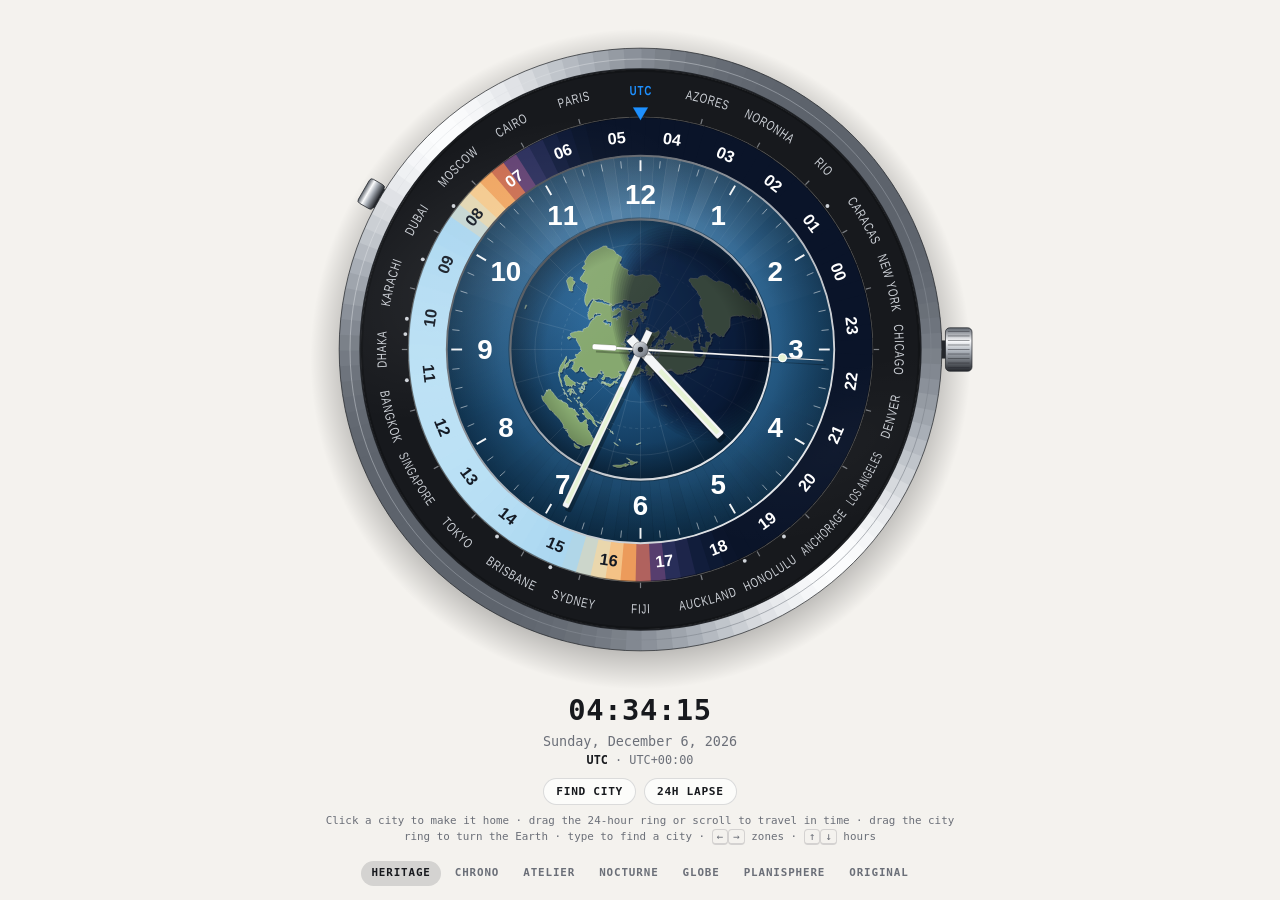
==== commit b7c83a53: "Chrono becomes a flyback rattrapante; layout and favicon fixes - the crown button now works the spli" ====
--- a/index.html
+++ b/index.html
@@ -7,6 +7,7 @@
   <meta name="description" content="An interactive world-time watch: 24 cities, a sun-tracking 24-hour ring and a live day/night map of the Earth.">
   <meta name="theme-color" content="#0e1014" media="(prefers-color-scheme: dark)">
   <meta name="theme-color" content="#f4f2ee" media="(prefers-color-scheme: light)">
+  <link rel="icon" href="data:image/svg+xml,%3Csvg xmlns='http://www.w3.org/2000/svg' viewBox='0 0 64 64'%3E%3Ccircle cx='32' cy='32' r='30' fill='%2317191d'/%3E%3Ccircle cx='32' cy='32' r='21' fill='%231e6aa8'/%3E%3Cpath d='M32 32V16M32 32l10 6' stroke='%23fff' stroke-width='4' stroke-linecap='round'/%3E%3Cpath d='M28 3h8l-4 7z' fill='%231e90ff'/%3E%3C/svg%3E">
   <link rel="stylesheet" href="css/base.css">
 </head>
 <body>
--- a/css/base.css
+++ b/css/base.css
@@ -11,16 +11,17 @@
 }
 :root[data-theme="dark"] { --bg: #0e1014; --fg: #eceef1; --muted: #8b909a; --line: rgba(255, 255, 255, .14); --panel: rgba(24, 27, 33, .72); color-scheme: dark; }
 * { box-sizing: border-box; }
-html, body { height: 100%; }
+html { height: 100%; }
 body {
   margin: 0; background: var(--bg); color: var(--fg); font-family: var(--mono); line-height: 1.5;
   display: flex; flex-direction: column; align-items: center; min-height: 100vh; min-height: 100dvh;
   -webkit-font-smoothing: antialiased; overflow-x: hidden;
 }
-main { flex: 1; width: 100%; display: flex; flex-direction: column; align-items: center; justify-content: center; padding: 10px 12px 4px; min-height: 0; }
+main { flex: 1; width: 100%; display: flex; flex-direction: column; align-items: center; justify-content: center; padding: 10px 12px 4px; }
+main > * { flex-shrink: 0; }      /* if a short window cannot hold everything, the page scrolls instead of overlapping */
 
 /* the watch */
-.wt { position: relative; width: min(94vw, calc(100dvh - 215px), 760px); min-width: 280px; aspect-ratio: 1; touch-action: none; user-select: none; -webkit-user-select: none; }
+.wt { position: relative; width: min(94vw, calc(100dvh - var(--chrome, 225px)), 880px); min-width: 280px; aspect-ratio: 1; touch-action: none; user-select: none; -webkit-user-select: none; }
 .wt-svg { display: block; width: 100%; height: 100%; overflow: visible; }
 .wt-city { cursor: pointer; outline: none; }
 .wt-city text { transition: fill .15s; }
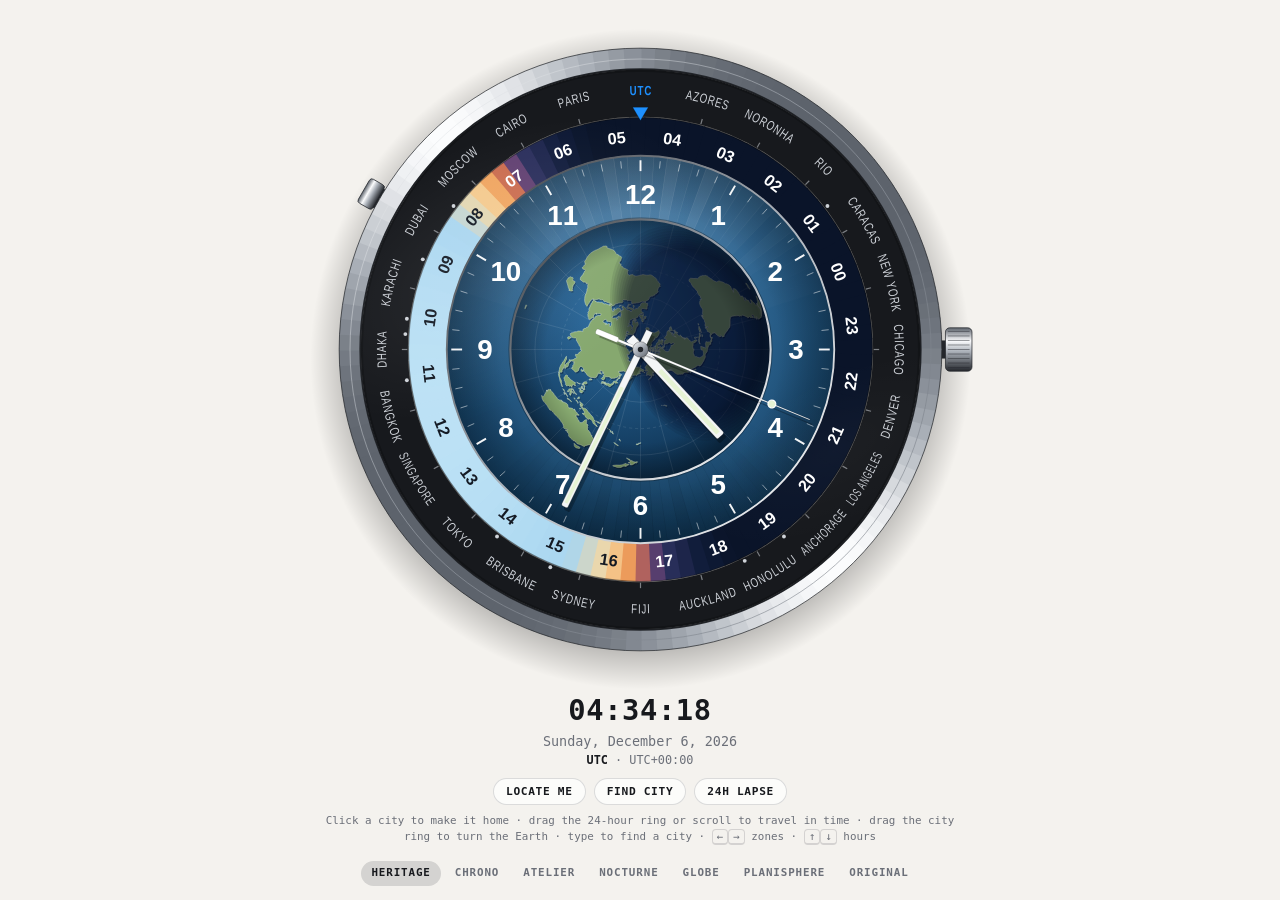
==== commit 60bfc765: "Embed mode and a site-override hook ?embed inside an iframe hides the nav and hint, sizes the page b" ====
--- a/index.html
+++ b/index.html
@@ -23,6 +23,7 @@
   </main>
   <noscript>This page draws a live clock and needs JavaScript.</noscript>
   <script src="js/core.js"></script>
+  <script src="js/site.js"></script>
   <script src="js/land.js"></script>
   <script src="js/watch.js"></script>
   <script src="js/page.js"></script>
--- a/css/base.css
+++ b/css/base.css
@@ -90,3 +90,16 @@
 
 @media (prefers-reduced-motion: reduce) { .wt-tip, .wt-pusher > g { transition: none; } }
 @media (hover: none) { .hint .kb { display: none; } }
+
+/* a host page can force the light palette even when the system prefers dark */
+:root[data-theme="light"] { --bg: #f4f2ee; --fg: #17191d; --muted: #6b6f78; --line: rgba(20, 24, 32, .14); --panel: rgba(255, 255, 255, .72); color-scheme: light; }
+
+/* embed mode (?embed inside an iframe): see js/core.js */
+html.embed, html.embed body { height: auto; min-height: 0; }
+html.embed body { overflow: hidden; }
+html.embed:not(.embed-dark) { color-scheme: normal; }      /* same scheme as a plain host page, or the iframe would turn opaque */
+html.embed:not(.embed-dark) body { background: transparent; }
+html.embed main { flex: none; padding: 6px 8px 12px; }
+html.embed .wt { width: min(94vw, 560px); touch-action: pan-y; }
+html.embed .hint, html.embed .wt-nav { display: none; }
+html.embed .readout { min-height: 0; }
